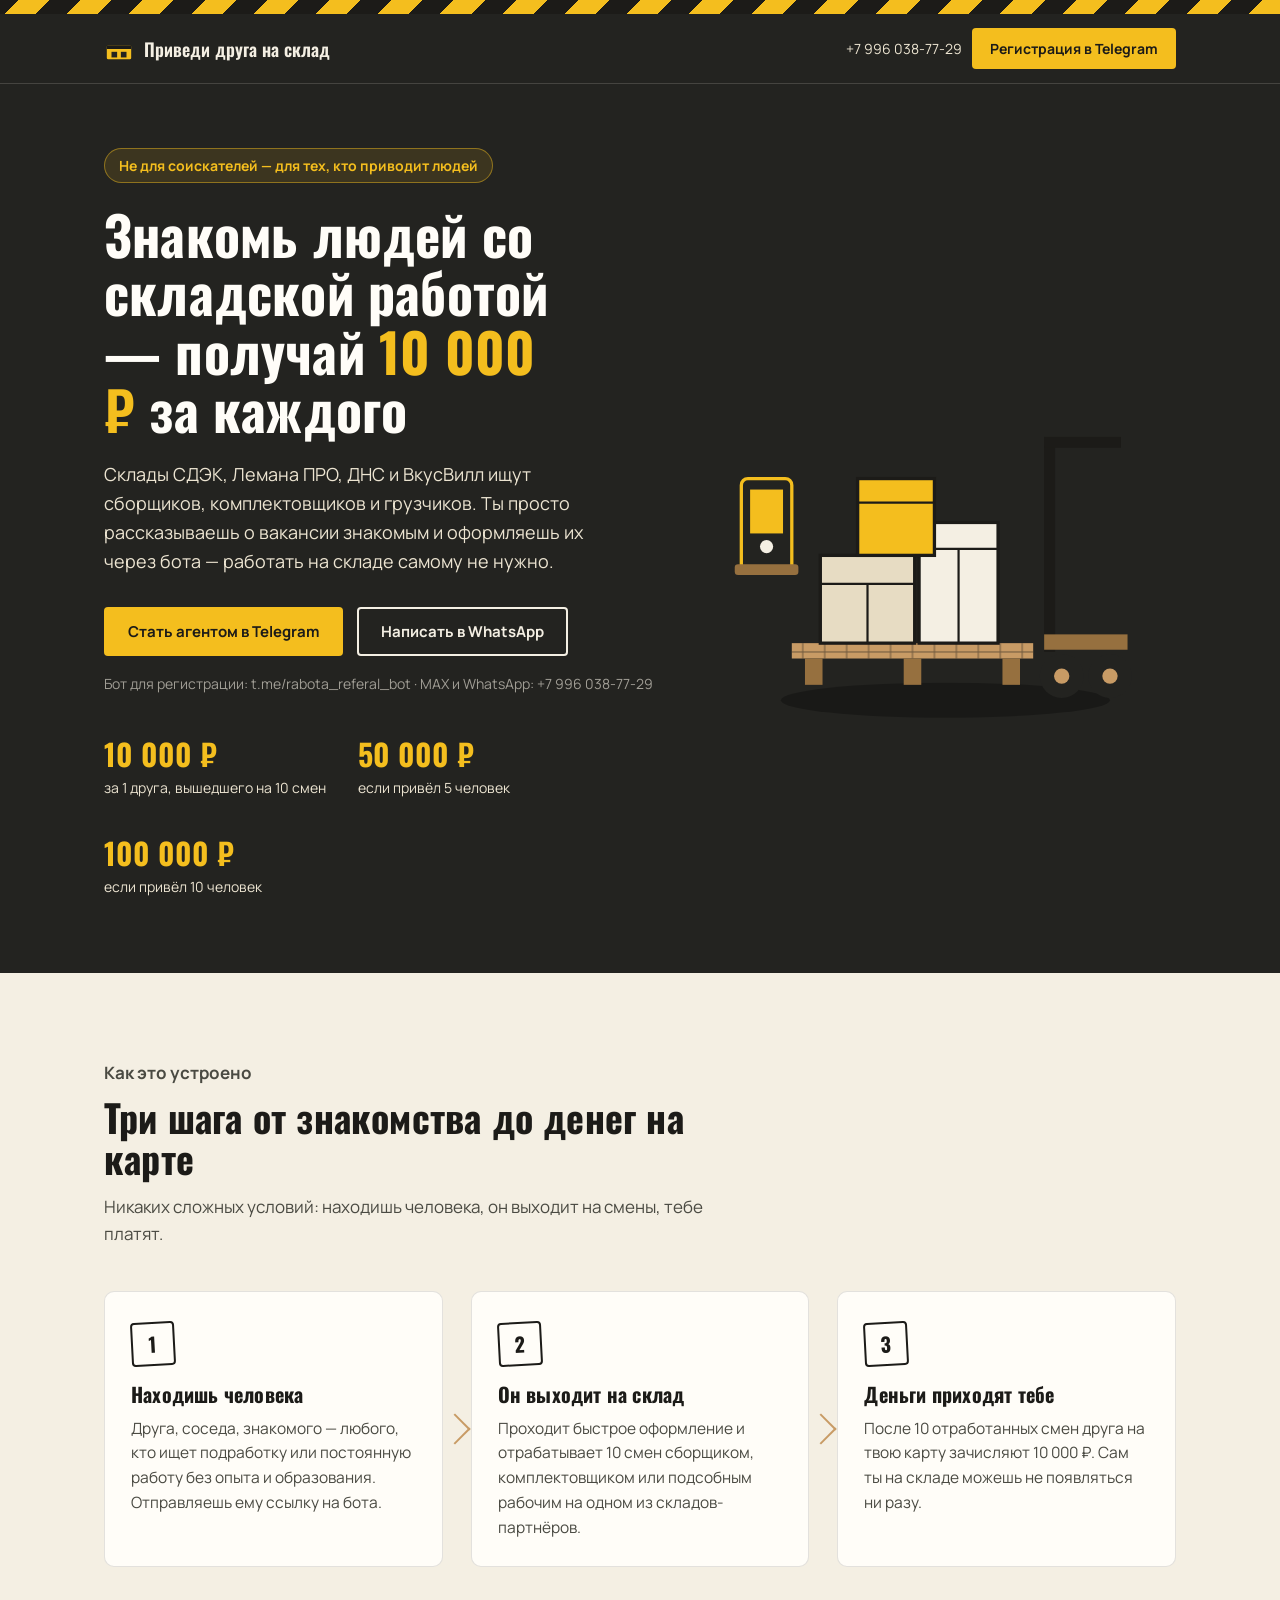
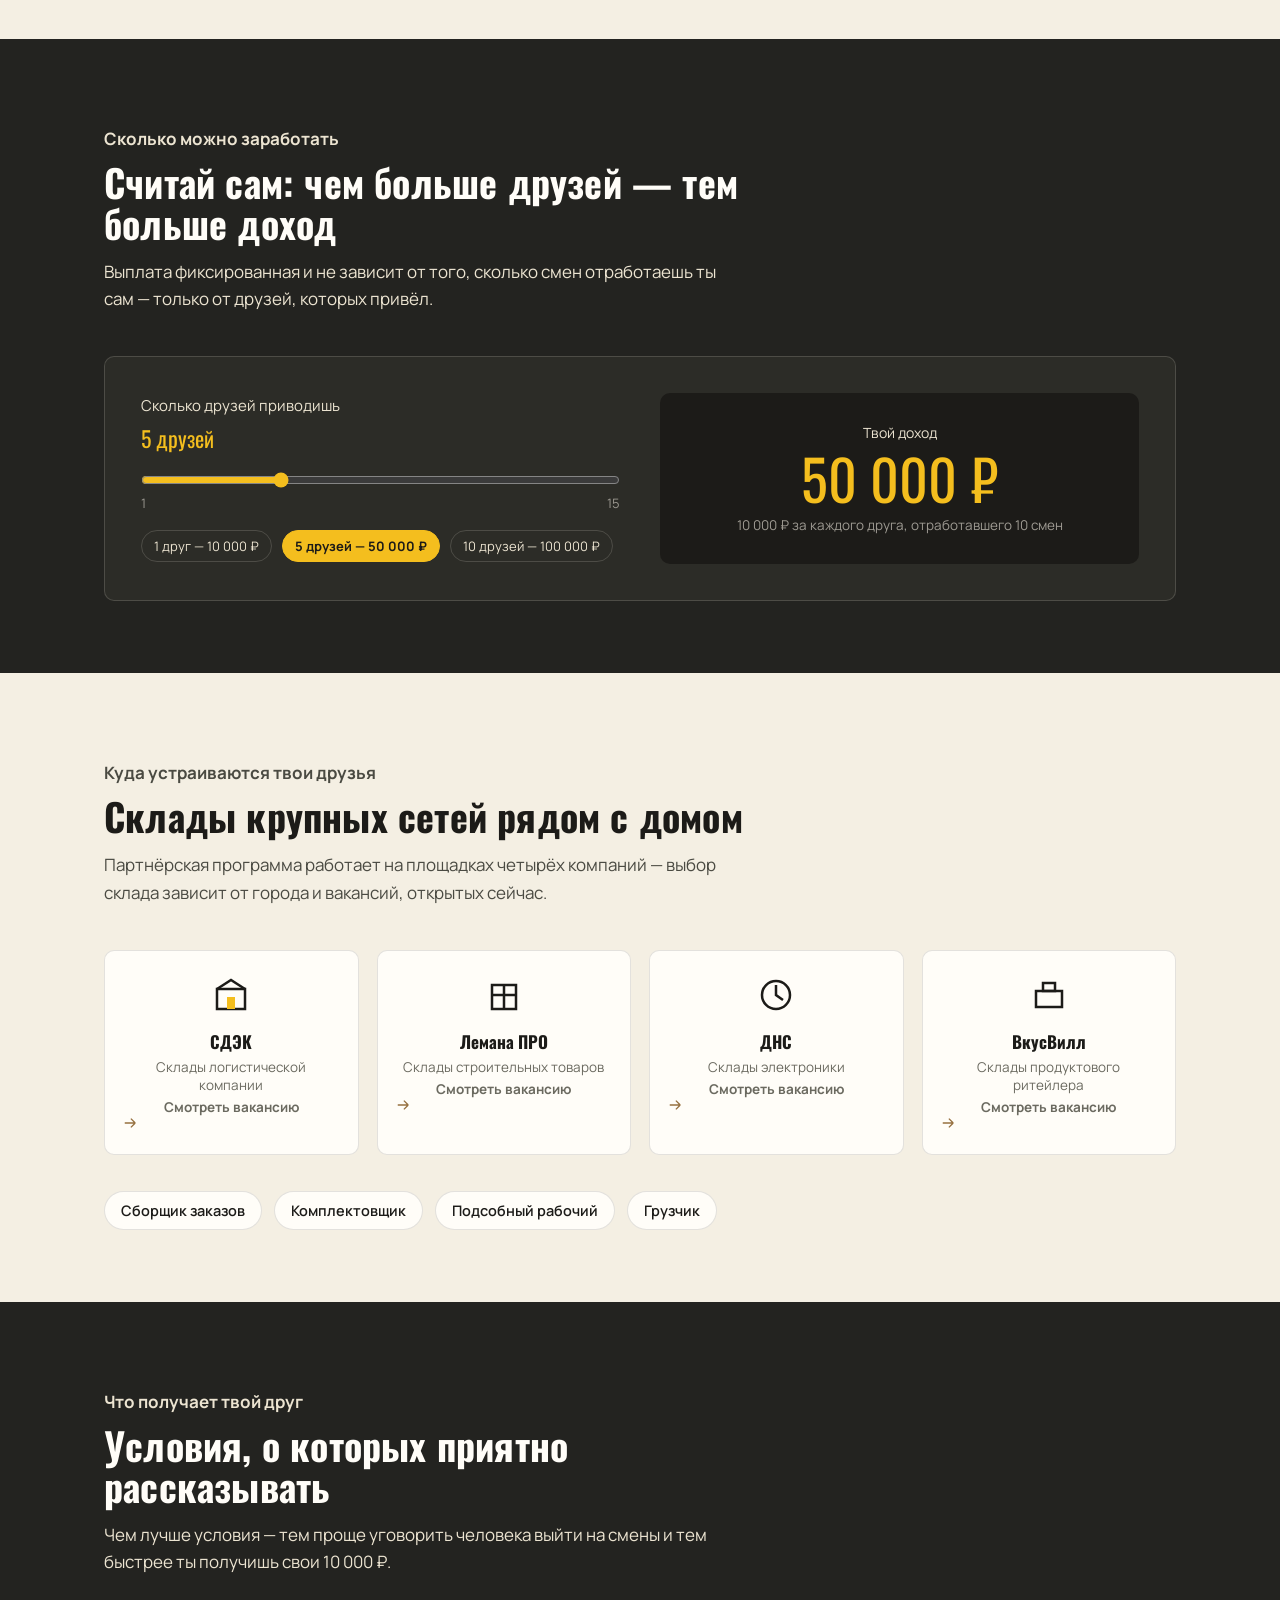
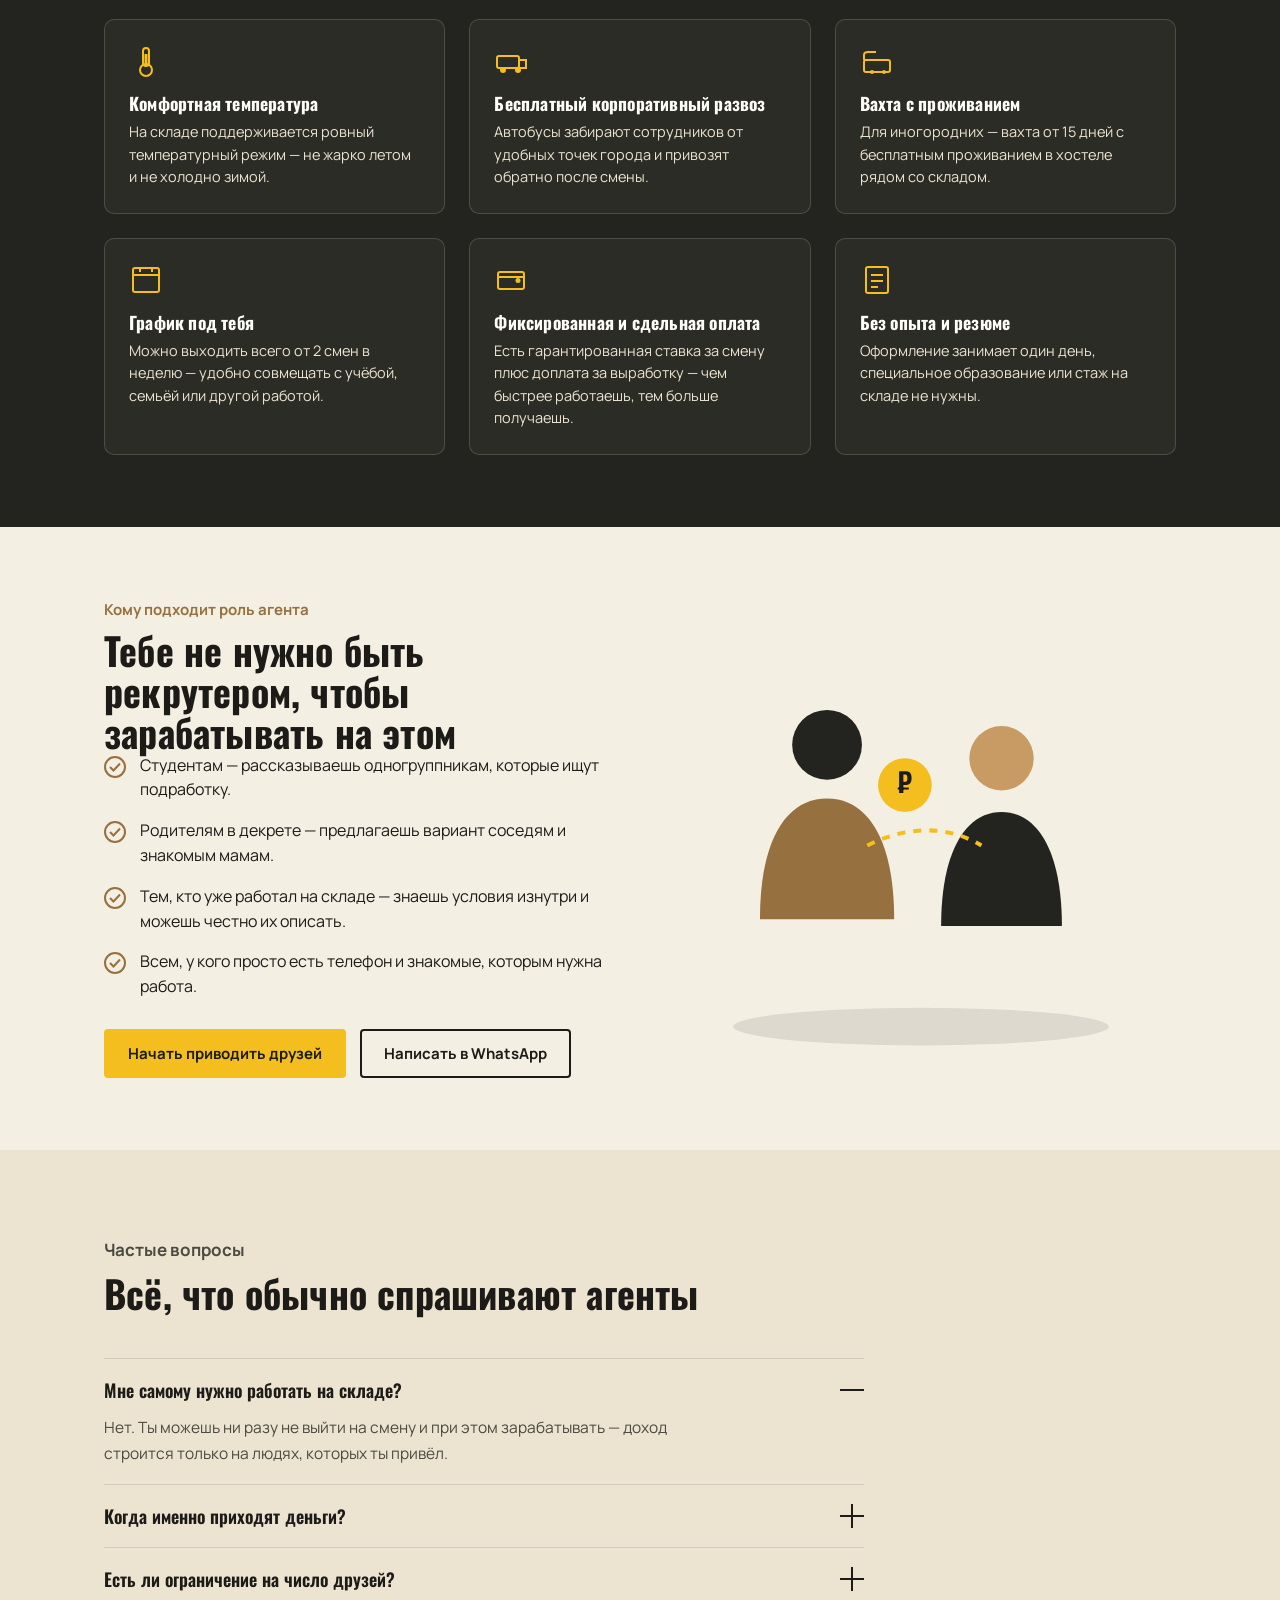
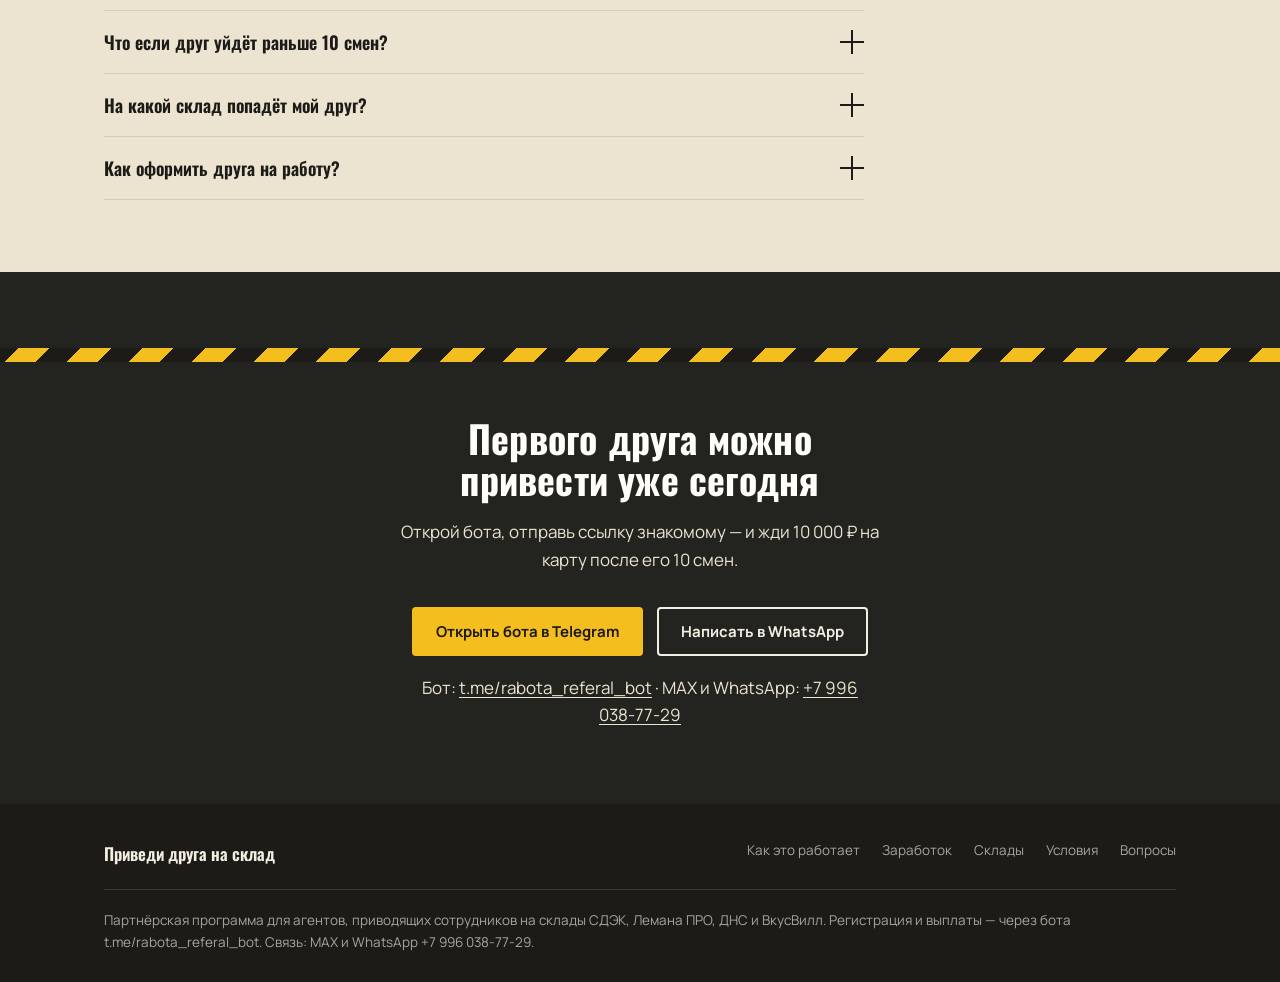
==== index.html @ 8102ace1 "Add files via upload" ====
<!DOCTYPE html>
<html lang="ru">
<head>
<meta charset="UTF-8">
<meta name="viewport" content="width=device-width, initial-scale=1.0">
<title>Приведи друга на склад — зарабатывай без коробок</title>
<link rel="preconnect" href="https://fonts.googleapis.com">
<link rel="preconnect" href="https://fonts.gstatic.com" crossorigin>
<link href="https://fonts.googleapis.com/css2?family=Oswald:wght@500;600;700&family=Manrope:wght@400;500;600;700;800&display=swap" rel="stylesheet">
<style>
  :root{
    --ink:#1C1B18;
    --charcoal:#232320;
    --charcoal-2:#2C2C27;
    --cream:#F4EFE3;
    --cream-2:#ECE4D1;
    --kraft:#C89B65;
    --kraft-dark:#96703F;
    --yellow:#F4BE1E;
    --yellow-dark:#D9A50F;
    --white:#FFFDF8;
    --line:rgba(28,27,24,0.12);
    --line-light:rgba(244,239,227,0.16);
    --radius-s:4px;
    --radius-m:10px;
  }
  *{box-sizing:border-box;}
  html{scroll-behavior:smooth;}
  body{
    margin:0;
    font-family:'Manrope',sans-serif;
    color:var(--ink);
    background:var(--cream);
    -webkit-font-smoothing:antialiased;
  }
  h1,h2,h3,.font-display{
    font-family:'Oswald',sans-serif;
    font-weight:700;
    line-height:1.08;
    margin:0;
    letter-spacing:0.2px;
  }
  p{margin:0;}
  a{color:inherit;text-decoration:none;}
  img,svg{display:block;max-width:100%;}
  .wrap{
    max-width:1120px;
    margin:0 auto;
    padding:0 24px;
  }
  .visually-hidden{position:absolute;width:1px;height:1px;overflow:hidden;clip:rect(0 0 0 0);}

  /* focus visibility */
  a:focus-visible,button:focus-visible,input:focus-visible,summary:focus-visible{
    outline:3px solid var(--yellow);
    outline-offset:2px;
  }

  /* ---------- hazard stripe divider ---------- */
  .hazard{
    height:14px;
    background:repeating-linear-gradient(
      -45deg,
      var(--yellow) 0 22px,
      var(--ink) 22px 44px
    );
  }

  /* ---------- top bar ---------- */
  .topbar{
    background:var(--charcoal);
    color:var(--cream);
    position:sticky;
    top:0;
    z-index:40;
    border-bottom:1px solid var(--line-light);
  }
  .topbar-inner{
    display:flex;
    align-items:center;
    justify-content:space-between;
    padding:14px 24px;
    max-width:1120px;
    margin:0 auto;
    gap:16px;
  }
  .brand{
    font-family:'Oswald',sans-serif;
    font-weight:600;
    font-size:18px;
    display:flex;
    align-items:center;
    gap:10px;
    white-space:nowrap;
  }
  .brand-mark{
    width:30px;height:30px;flex:none;
  }
  .topbar-cta{
    display:flex;
    gap:10px;
    align-items:center;
  }
  .btn{
    display:inline-flex;
    align-items:center;
    justify-content:center;
    gap:8px;
    font-family:'Manrope',sans-serif;
    font-weight:700;
    font-size:15px;
    padding:12px 22px;
    border-radius:var(--radius-s);
    border:2px solid transparent;
    cursor:pointer;
    transition:transform .15s ease, background .15s ease;
    white-space:nowrap;
  }
  .btn:hover{transform:translateY(-1px);}
  .btn-yellow{
    background:var(--yellow);
    color:var(--ink);
  }
  .btn-yellow:hover{background:var(--yellow-dark);}
  .btn-outline{
    background:transparent;
    border-color:var(--cream);
    color:var(--cream);
  }
  .btn-outline:hover{background:var(--line-light);}
  .btn-outline-dark{
    background:transparent;
    border-color:var(--ink);
    color:var(--ink);
  }
  .btn-outline-dark:hover{background:rgba(28,27,24,0.06);}
  .btn-sm{padding:9px 16px;font-size:14px;}
  .btn-block{width:100%;}

  .topbar-phone{
    font-size:14px;
    color:var(--cream-2);
    display:none;
  }
  @media(min-width:860px){
    .topbar-phone{display:inline;}
  }

  /* ---------- hero ---------- */
  .hero{
    background:var(--charcoal);
    color:var(--white);
    position:relative;
    overflow:hidden;
    padding:64px 0 76px;
  }
  .hero-grid{
    display:grid;
    grid-template-columns:1.1fr 0.9fr;
    gap:48px;
    align-items:center;
  }
  @media(max-width:860px){
    .hero-grid{grid-template-columns:1fr;gap:40px;}
  }
  .hero-badge{
    display:inline-flex;
    align-items:center;
    gap:8px;
    background:rgba(244,190,30,0.12);
    border:1px solid rgba(244,190,30,0.45);
    color:var(--yellow);
    font-size:14px;
    font-weight:700;
    padding:7px 14px;
    border-radius:999px;
    margin-bottom:22px;
  }
  .hero h1{
    font-size:clamp(32px,4.6vw,54px);
    color:var(--white);
    max-width:15ch;
  }
  .hero h1 .accent{color:var(--yellow);}
  .hero-sub{
    margin-top:22px;
    font-size:18px;
    line-height:1.6;
    color:var(--cream-2);
    max-width:46ch;
  }
  .hero-actions{
    margin-top:32px;
    display:flex;
    flex-wrap:wrap;
    gap:14px;
  }
  .hero-note{
    margin-top:18px;
    font-size:14px;
    color:rgba(244,239,227,0.6);
  }
  .hero-stats{
    margin-top:38px;
    display:flex;
    gap:32px;
    flex-wrap:wrap;
  }
  .hero-stat b{
    font-family:'Oswald',sans-serif;
    font-size:30px;
    display:block;
    color:var(--yellow);
  }
  .hero-stat span{
    font-size:14px;
    color:var(--cream-2);
  }
  .hero-art{
    position:relative;
  }

  /* ---------- section shells ---------- */
  section{padding:72px 0;}
  .section-cream{background:var(--cream);}
  .section-cream-2{background:var(--cream-2);}
  .section-dark{background:var(--charcoal);color:var(--white);}
  .kicker{
    font-size:15px;
    font-weight:700;
    color:var(--kraft-dark);
    margin-bottom:10px;
  }
  .section-dark .kicker{color:var(--yellow);}
  h2{font-size:clamp(26px,3.4vw,38px);}
  .section-head{
    max-width:640px;
    margin-bottom:44px;
  }
  .section-head p{
    margin-top:14px;
    font-size:17px;
    line-height:1.6;
    color:#4A4A42;
  }
  .section-dark .section-head p{color:var(--cream-2);}

  /* ---------- steps ---------- */
  .steps{
    display:grid;
    grid-template-columns:repeat(3,1fr);
    gap:28px;
  }
  @media(max-width:860px){
    .steps{grid-template-columns:1fr;}
  }
  .step{
    position:relative;
    background:var(--white);
    border:1px solid var(--line);
    border-radius:var(--radius-m);
    padding:30px 26px 26px;
  }
  .step-num{
    display:inline-flex;
    align-items:center;
    justify-content:center;
    width:44px;height:44px;
    border:2px solid var(--ink);
    border-radius:var(--radius-s);
    font-family:'Oswald',sans-serif;
    font-weight:700;
    font-size:20px;
    transform:rotate(-3deg);
    margin-bottom:18px;
  }
  .step h3{font-size:20px;margin-bottom:10px;}
  .step p{font-size:15.5px;line-height:1.6;color:#4A4A42;}
  .step-arrow{
    display:none;
  }
  @media(min-width:861px){
    .step:not(:last-child)::after{
      content:"";
      position:absolute;
      right:-24px;
      top:50%;
      width:20px;height:20px;
      transform:translateY(-50%) rotate(45deg);
      border-top:2px solid var(--kraft);
      border-right:2px solid var(--kraft);
    }
  }

  /* ---------- calculator ---------- */
  .calc-card{
    background:var(--charcoal-2);
    border:1px solid var(--line-light);
    border-radius:var(--radius-m);
    padding:36px;
    display:grid;
    grid-template-columns:1fr 1fr;
    gap:40px;
    align-items:center;
  }
  @media(max-width:760px){
    .calc-card{grid-template-columns:1fr;padding:26px 22px;}
  }
  .calc-label{
    font-size:15px;
    color:var(--cream-2);
    margin-bottom:6px;
  }
  .calc-friends-value{
    font-family:'Oswald',sans-serif;
    font-size:22px;
    color:var(--yellow);
  }
  input[type=range]{
    width:100%;
    margin:18px 0 6px;
    accent-color:var(--yellow);
  }
  .calc-scale{
    display:flex;
    justify-content:space-between;
    font-size:13px;
    color:rgba(244,239,227,0.55);
  }
  .calc-milestones{
    display:flex;
    gap:10px;
    margin-top:18px;
    flex-wrap:wrap;
  }
  .milestone-chip{
    font-size:13px;
    padding:6px 12px;
    border-radius:999px;
    border:1px solid var(--line-light);
    color:var(--cream-2);
  }
  .milestone-chip.active{
    background:var(--yellow);
    color:var(--ink);
    border-color:var(--yellow);
    font-weight:700;
  }
  .calc-result{
    text-align:center;
    background:var(--ink);
    border-radius:var(--radius-m);
    padding:30px 20px;
  }
  .calc-result-label{
    font-size:14px;
    color:var(--cream-2);
    margin-bottom:8px;
  }
  .calc-result-value{
    font-family:'Oswald',sans-serif;
    font-size:clamp(38px,6vw,56px);
    color:var(--yellow);
    line-height:1;
  }
  .calc-result-note{
    margin-top:10px;
    font-size:13.5px;
    color:rgba(244,239,227,0.6);
  }

  /* ---------- earnings table (static reference) ---------- */
  .earn-row{
    display:grid;
    grid-template-columns:1fr auto;
    align-items:baseline;
    padding:16px 0;
    border-bottom:1px solid var(--line);
    font-size:16px;
  }
  .earn-row:last-child{border-bottom:none;}
  .earn-row b{
    font-family:'Oswald',sans-serif;
    font-size:22px;
  }

  /* ---------- warehouses ---------- */
  .wh-grid{
    display:grid;
    grid-template-columns:repeat(4,1fr);
    gap:18px;
  }
  @media(max-width:860px){
    .wh-grid{grid-template-columns:repeat(2,1fr);}
  }
  .wh-card{
    background:var(--white);
    border:1px solid var(--line);
    border-radius:var(--radius-m);
    padding:24px 18px;
    text-align:center;
  }
  .wh-card .wh-icon{
    width:40px;height:40px;
    margin:0 auto 14px;
  }
  .wh-card b{
    font-family:'Oswald',sans-serif;
    font-size:17px;
    display:block;
  }
  .wh-card span{
    font-size:13.5px;
    color:#6b6a60;
    display:block;
    margin-top:4px;
  }
  .wh-card-link{
    display:block;
    transition:transform .15s ease, border-color .15s ease, box-shadow .15s ease;
  }
  .wh-card-link:hover,
  .wh-card-link:focus-visible{
    transform:translateY(-3px);
    border-color:var(--kraft);
    box-shadow:0 10px 22px rgba(28,27,24,0.1);
  }
  .wh-card-cta{
    margin-top:14px;
    display:flex;
    align-items:center;
    justify-content:center;
    gap:6px;
    font-size:13px;
    font-weight:700;
    color:var(--kraft-dark);
  }
  .wh-card-arrow{width:14px;height:14px;}
  .wh-roles{
    margin-top:36px;
    display:flex;
    flex-wrap:wrap;
    gap:12px;
  }
  .role-chip{
    font-size:14.5px;
    font-weight:600;
    padding:9px 16px;
    background:var(--white);
    border:1px solid var(--line);
    border-radius:999px;
  }

  /* ---------- conditions ---------- */
  .cond-grid{
    display:grid;
    grid-template-columns:repeat(3,1fr);
    gap:24px;
  }
  @media(max-width:860px){
    .cond-grid{grid-template-columns:repeat(2,1fr);}
  }
  @media(max-width:560px){
    .cond-grid{grid-template-columns:1fr;}
  }
  .cond-card{
    background:var(--charcoal-2);
    border:1px solid var(--line-light);
    border-radius:var(--radius-m);
    padding:24px;
  }
  .cond-icon{width:34px;height:34px;margin-bottom:16px;}
  .cond-card h3{font-size:17.5px;margin-bottom:8px;color:var(--white);}
  .cond-card p{font-size:14.5px;line-height:1.55;color:var(--cream-2);}

  /* ---------- who fits ---------- */
  .who-wrap{
    display:grid;
    grid-template-columns:1fr 1fr;
    gap:52px;
    align-items:center;
  }
  @media(max-width:860px){
    .who-wrap{grid-template-columns:1fr;gap:32px;}
  }
  .who-list{
    list-style:none;
    margin:0;
    padding:0;
    display:flex;
    flex-direction:column;
    gap:16px;
  }
  .who-list li{
    display:flex;
    gap:14px;
    align-items:flex-start;
    font-size:16px;
    line-height:1.55;
  }
  .who-list svg{flex:none;margin-top:3px;}

  /* ---------- faq ---------- */
  .faq-list{
    max-width:760px;
  }
  details{
    border-bottom:1px solid var(--line);
    padding:18px 0;
  }
  details:first-child{border-top:1px solid var(--line);}
  summary{
    cursor:pointer;
    font-family:'Oswald',sans-serif;
    font-size:18px;
    font-weight:600;
    list-style:none;
    display:flex;
    justify-content:space-between;
    align-items:center;
    gap:20px;
  }
  summary::-webkit-details-marker{display:none;}
  .faq-plus{
    flex:none;
    width:24px;height:24px;
    position:relative;
  }
  .faq-plus::before,.faq-plus::after{
    content:"";
    position:absolute;
    background:var(--ink);
    transition:transform .2s ease;
  }
  .faq-plus::before{left:0;top:50%;width:100%;height:2px;transform:translateY(-50%);}
  .faq-plus::after{top:0;left:50%;width:2px;height:100%;transform:translateX(-50%);}
  details[open] .faq-plus::after{transform:translateX(-50%) rotate(90deg);opacity:0;}
  details p{
    margin-top:12px;
    font-size:15.5px;
    line-height:1.65;
    color:#4A4A42;
    max-width:64ch;
  }

  /* ---------- final cta ---------- */
  .final{
    background:var(--charcoal);
    color:var(--white);
    text-align:center;
    padding:76px 0;
  }
  .final h2{
    max-width:18ch;
    margin:0 auto;
    color:var(--white);
  }
  .final p{
    margin:18px auto 0;
    max-width:48ch;
    font-size:17px;
    color:var(--cream-2);
    line-height:1.6;
  }
  .final-actions{
    margin-top:34px;
    display:flex;
    justify-content:center;
    flex-wrap:wrap;
    gap:14px;
  }
  .final-contacts{
    margin-top:26px;
    font-size:15px;
    color:rgba(244,239,227,0.7);
  }
  .final-contacts a{text-decoration:underline;text-underline-offset:3px;}

  /* ---------- footer ---------- */
  footer{
    background:var(--ink);
    color:rgba(244,239,227,0.65);
    padding:36px 0 28px;
    font-size:13.5px;
    line-height:1.6;
  }
  .footer-top{
    display:flex;
    justify-content:space-between;
    flex-wrap:wrap;
    gap:20px;
    padding-bottom:22px;
    border-bottom:1px solid rgba(244,239,227,0.14);
    margin-bottom:20px;
  }
  .footer-brand{
    font-family:'Oswald',sans-serif;
    color:var(--cream);
    font-size:17px;
    font-weight:600;
  }
  .footer-links{
    display:flex;
    gap:22px;
    flex-wrap:wrap;
  }

  /* ---------- floating mobile cta ---------- */
  .floating-cta{
    position:fixed;
    left:16px;right:16px;bottom:16px;
    z-index:50;
    display:none;
    background:var(--yellow);
    color:var(--ink);
    border-radius:var(--radius-m);
    padding:14px 18px;
    box-shadow:0 8px 24px rgba(0,0,0,0.28);
    align-items:center;
    justify-content:space-between;
    gap:12px;
    font-weight:700;
  }
  @media(max-width:640px){
    .floating-cta.show{display:flex;}
  }

  @media (prefers-reduced-motion: reduce){
    html{scroll-behavior:auto;}
    .btn:hover{transform:none;}
  }
</style>
</head>
<body>

<div class="hazard" aria-hidden="true"></div>

<header class="topbar">
  <div class="topbar-inner">
    <div class="brand">
      <svg class="brand-mark" viewBox="0 0 32 32" fill="none" aria-hidden="true">
        <rect x="3" y="12" width="26" height="15" rx="1.5" fill="#F4BE1E"/>
        <rect x="3" y="12" width="26" height="4" fill="#1C1B18"/>
        <rect x="8" y="19" width="6" height="6" fill="#232320"/>
        <rect x="18" y="19" width="6" height="6" fill="#232320"/>
      </svg>
      <span>Приведи друга на склад</span>
    </div>
    <div class="topbar-cta">
      <span class="topbar-phone">+7 996 038‑77‑29</span>
      <a class="btn btn-yellow btn-sm" href="http://t.me/rabota_referal_bot" target="_blank" rel="noopener">Регистрация в Telegram</a>
    </div>
  </div>
</header>

<main>

  <!-- HERO -->
  <section class="hero">
    <div class="wrap hero-grid">
      <div>
        <span class="hero-badge">Не для соискателей — для тех, кто приводит людей</span>
        <h1>Знакомь людей со складской работой — получай <span class="accent">10 000 ₽</span> за каждого</h1>
        <p class="hero-sub">Склады СДЭК, Лемана ПРО, ДНС и ВкусВилл ищут сборщиков, комплектовщиков и грузчиков. Ты просто рассказываешь о вакансии знакомым и оформляешь их через бота — работать на складе самому не нужно.</p>
        <div class="hero-actions">
          <a class="btn btn-yellow" href="http://t.me/rabota_referal_bot" target="_blank" rel="noopener">Стать агентом в Telegram</a>
          <a class="btn btn-outline" href="https://wa.me/79960387729" target="_blank" rel="noopener">Написать в WhatsApp</a>
        </div>
        <p class="hero-note">Бот для регистрации: t.me/rabota_referal_bot · MAX и WhatsApp: +7 996 038‑77‑29</p>
        <div class="hero-stats">
          <div class="hero-stat"><b>10 000 ₽</b><span>за 1 друга, вышедшего на 10 смен</span></div>
          <div class="hero-stat"><b>50 000 ₽</b><span>если привёл 5 человек</span></div>
          <div class="hero-stat"><b>100 000 ₽</b><span>если привёл 10 человек</span></div>
        </div>
      </div>
      <div class="hero-art">
        <svg viewBox="0 0 420 380" xmlns="http://www.w3.org/2000/svg" role="img" aria-label="Складская тележка с коробками и терминалом сбора данных">
          <!-- shelf shadow -->
          <ellipse cx="210" cy="352" rx="150" ry="16" fill="rgba(0,0,0,0.28)"/>
          <!-- pallet -->
          <g>
            <rect x="70" y="300" width="220" height="14" fill="#C89B65"/>
            <rect x="70" y="300" width="220" height="14" fill="url(#planks)" opacity="0.5"/>
            <rect x="82" y="314" width="16" height="24" fill="#96703F"/>
            <rect x="262" y="314" width="16" height="24" fill="#96703F"/>
            <rect x="172" y="314" width="16" height="24" fill="#96703F"/>
          </g>
          <!-- boxes stack -->
          <g>
            <rect x="96" y="220" width="86" height="80" fill="#E7DCC3" stroke="#1C1B18" stroke-width="3"/>
            <path d="M96 246 H182 M139 246 V300" stroke="#1C1B18" stroke-width="2"/>
            <rect x="186" y="190" width="72" height="110" fill="#F4EFE3" stroke="#1C1B18" stroke-width="3"/>
            <path d="M186 214 H258 M222 214 V300" stroke="#1C1B18" stroke-width="2"/>
            <rect x="130" y="150" width="70" height="70" fill="#F4BE1E" stroke="#1C1B18" stroke-width="3"/>
            <path d="M130 172 H200" stroke="#1C1B18" stroke-width="2"/>
          </g>
          <!-- hand truck -->
          <g>
            <rect x="300" y="120" width="10" height="188" fill="#1C1B18"/>
            <rect x="300" y="112" width="70" height="10" fill="#1C1B18"/>
            <circle cx="316" cy="330" r="20" fill="#232320"/>
            <circle cx="316" cy="330" r="7" fill="#C89B65"/>
            <circle cx="360" cy="330" r="20" fill="#232320"/>
            <circle cx="360" cy="330" r="7" fill="#C89B65"/>
            <rect x="300" y="292" width="76" height="14" fill="#96703F"/>
          </g>
          <!-- scanner terminal -->
          <g>
            <rect x="24" y="150" width="46" height="86" rx="6" fill="#232320" stroke="#F4BE1E" stroke-width="3"/>
            <rect x="32" y="160" width="30" height="40" fill="#F4BE1E"/>
            <circle cx="47" cy="212" r="6" fill="#F4EFE3"/>
            <rect x="18" y="228" width="58" height="10" rx="3" fill="#96703F"/>
          </g>
          <defs>
            <pattern id="planks" width="20" height="14" patternUnits="userSpaceOnUse">
              <rect width="20" height="14" fill="none" stroke="#1C1B18" stroke-width="1"/>
            </pattern>
          </defs>
        </svg>
      </div>
    </div>
  </section>

  <!-- HOW IT WORKS -->
  <section class="section-cream" id="how">
    <div class="wrap">
      <div class="section-head">
        <p class="kicker">Как это устроено</p>
        <h2>Три шага от знакомства до денег на карте</h2>
        <p>Никаких сложных условий: находишь человека, он выходит на смены, тебе платят.</p>
      </div>
      <div class="steps">
        <div class="step">
          <span class="step-num">1</span>
          <h3>Находишь человека</h3>
          <p>Друга, соседа, знакомого — любого, кто ищет подработку или постоянную работу без опыта и образования. Отправляешь ему ссылку на бота.</p>
        </div>
        <div class="step">
          <span class="step-num">2</span>
          <h3>Он выходит на склад</h3>
          <p>Проходит быстрое оформление и отрабатывает 10 смен сборщиком, комплектовщиком или подсобным рабочим на одном из складов-партнёров.</p>
        </div>
        <div class="step">
          <span class="step-num">3</span>
          <h3>Деньги приходят тебе</h3>
          <p>После 10 отработанных смен друга на твою карту зачисляют 10 000 ₽. Сам ты на складе можешь не появляться ни разу.</p>
        </div>
      </div>
    </div>
  </section>

  <!-- CALCULATOR -->
  <section class="section-dark" id="calc">
    <div class="wrap">
      <div class="section-head">
        <p class="kicker">Сколько можно заработать</p>
        <h2>Считай сам: чем больше друзей — тем больше доход</h2>
        <p>Выплата фиксированная и не зависит от того, сколько смен отработаешь ты сам — только от друзей, которых привёл.</p>
      </div>

      <div class="calc-card">
        <div>
          <p class="calc-label">Сколько друзей приводишь</p>
          <span class="calc-friends-value" id="friendsValue">5 человек</span>
          <input type="range" id="friendsRange" min="1" max="15" value="5" step="1" aria-describedby="friendsValue">
          <div class="calc-scale"><span>1</span><span>15</span></div>
          <div class="calc-milestones">
            <span class="milestone-chip" data-n="1">1 друг — 10 000 ₽</span>
            <span class="milestone-chip" data-n="5">5 друзей — 50 000 ₽</span>
            <span class="milestone-chip" data-n="10">10 друзей — 100 000 ₽</span>
          </div>
        </div>
        <div class="calc-result">
          <p class="calc-result-label">Твой доход</p>
          <p class="calc-result-value" id="calcResult">50 000 ₽</p>
          <p class="calc-result-note">10 000 ₽ за каждого друга, отработавшего 10 смен</p>
        </div>
      </div>
    </div>
  </section>

  <!-- WAREHOUSES -->
  <section class="section-cream" id="warehouses">
    <div class="wrap">
      <div class="section-head">
        <p class="kicker">Куда устраиваются твои друзья</p>
        <h2>Склады крупных сетей рядом с домом</h2>
        <p>Партнёрская программа работает на площадках четырёх компаний — выбор склада зависит от города и вакансий, открытых сейчас.</p>
      </div>
      <div class="wh-grid">
        <a class="wh-card wh-card-link" href="cdek-vidnoye.html">
          <svg class="wh-icon" viewBox="0 0 40 40" aria-hidden="true"><rect x="6" y="14" width="28" height="20" fill="none" stroke="#1C1B18" stroke-width="2.5"/><path d="M6 14 L20 5 L34 14" fill="none" stroke="#1C1B18" stroke-width="2.5"/><rect x="16" y="22" width="8" height="12" fill="#F4BE1E"/></svg>
          <b>СДЭК</b>
          <span>Склады логистической компании</span>
          <span class="wh-card-cta">Смотреть вакансию<svg class="wh-card-arrow" viewBox="0 0 16 16" aria-hidden="true"><path d="M2 8H14M14 8L9 3M14 8L9 13" fill="none" stroke="#96703F" stroke-width="1.6"/></svg></span>
        </a>
        <a class="wh-card wh-card-link" href="lemanapro-dmitrov.html">
          <svg class="wh-icon" viewBox="0 0 40 40" aria-hidden="true"><rect x="8" y="10" width="24" height="24" fill="none" stroke="#1C1B18" stroke-width="2.5"/><path d="M8 20 H32 M20 10 V34" stroke="#1C1B18" stroke-width="2.5"/></svg>
          <b>Лемана ПРО</b>
          <span>Склады строительных товаров</span>
          <span class="wh-card-cta">Смотреть вакансию<svg class="wh-card-arrow" viewBox="0 0 16 16" aria-hidden="true"><path d="M2 8H14M14 8L9 3M14 8L9 13" fill="none" stroke="#96703F" stroke-width="1.6"/></svg></span>
        </a>
        <a class="wh-card wh-card-link" href="dns-pushkino.html">
          <svg class="wh-icon" viewBox="0 0 40 40" aria-hidden="true"><circle cx="20" cy="20" r="14" fill="none" stroke="#1C1B18" stroke-width="2.5"/><path d="M20 10 V20 L27 25" stroke="#1C1B18" stroke-width="2.5" fill="none"/></svg>
          <b>ДНС</b>
          <span>Склады электроники</span>
          <span class="wh-card-cta">Смотреть вакансию<svg class="wh-card-arrow" viewBox="0 0 16 16" aria-hidden="true"><path d="M2 8H14M14 8L9 3M14 8L9 13" fill="none" stroke="#96703F" stroke-width="1.6"/></svg></span>
        </a>
        <a class="wh-card wh-card-link" href="vkusvill-mytischi.html">
          <svg class="wh-icon" viewBox="0 0 40 40" aria-hidden="true"><rect x="7" y="16" width="26" height="16" fill="none" stroke="#1C1B18" stroke-width="2.5"/><rect x="14" y="8" width="12" height="8" fill="none" stroke="#1C1B18" stroke-width="2.5"/></svg>
          <b>ВкусВилл</b>
          <span>Склады продуктового ритейлера</span>
          <span class="wh-card-cta">Смотреть вакансию<svg class="wh-card-arrow" viewBox="0 0 16 16" aria-hidden="true"><path d="M2 8H14M14 8L9 3M14 8L9 13" fill="none" stroke="#96703F" stroke-width="1.6"/></svg></span>
        </a>
      </div>
      <div class="wh-roles">
        <span class="role-chip">Сборщик заказов</span>
        <span class="role-chip">Комплектовщик</span>
        <span class="role-chip">Подсобный рабочий</span>
        <span class="role-chip">Грузчик</span>
      </div>
    </div>
  </section>

  <!-- CONDITIONS -->
  <section class="section-dark" id="conditions">
    <div class="wrap">
      <div class="section-head">
        <p class="kicker">Что получает твой друг</p>
        <h2>Условия, о которых приятно рассказывать</h2>
        <p>Чем лучше условия — тем проще уговорить человека выйти на смены и тем быстрее ты получишь свои 10 000 ₽.</p>
      </div>
      <div class="cond-grid">
        <div class="cond-card">
          <svg class="cond-icon" viewBox="0 0 34 34" aria-hidden="true"><rect x="14" y="4" width="6" height="18" rx="3" fill="none" stroke="#F4BE1E" stroke-width="2"/><circle cx="17" cy="26" r="6" fill="none" stroke="#F4BE1E" stroke-width="2"/><rect x="15.5" y="10" width="3" height="12" fill="#F4BE1E"/></svg>
          <h3>Комфортная температура</h3>
          <p>На складе поддерживается ровный температурный режим — не жарко летом и не холодно зимой.</p>
        </div>
        <div class="cond-card">
          <svg class="cond-icon" viewBox="0 0 34 34" aria-hidden="true"><rect x="3" y="12" width="22" height="12" rx="2" fill="none" stroke="#F4BE1E" stroke-width="2"/><rect x="25" y="16" width="7" height="8" fill="none" stroke="#F4BE1E" stroke-width="2"/><circle cx="9" cy="26" r="3" fill="#F4BE1E"/><circle cx="24" cy="26" r="3" fill="#F4BE1E"/></svg>
          <h3>Бесплатный корпоративный развоз</h3>
          <p>Автобусы забирают сотрудников от удобных точек города и привозят обратно после смены.</p>
        </div>
        <div class="cond-card">
          <svg class="cond-icon" viewBox="0 0 34 34" aria-hidden="true"><rect x="4" y="16" width="26" height="12" rx="2" fill="none" stroke="#F4BE1E" stroke-width="2"/><path d="M4 16 V11 C4 9 6 8 8 8 H16" stroke="#F4BE1E" stroke-width="2" fill="none"/><circle cx="12" cy="28" r="2" fill="#F4BE1E"/><circle cx="24" cy="28" r="2" fill="#F4BE1E"/></svg>
          <h3>Вахта с проживанием</h3>
          <p>Для иногородних — вахта от 15 дней с бесплатным проживанием в хостеле рядом со складом.</p>
        </div>
        <div class="cond-card">
          <svg class="cond-icon" viewBox="0 0 34 34" aria-hidden="true"><rect x="4" y="5" width="26" height="24" rx="2" fill="none" stroke="#F4BE1E" stroke-width="2"/><path d="M4 12 H30 M11 5 V9 M23 5 V9" stroke="#F4BE1E" stroke-width="2"/></svg>
          <h3>График под тебя</h3>
          <p>Можно выходить всего от 2 смен в неделю — удобно совмещать с учёбой, семьёй или другой работой.</p>
        </div>
        <div class="cond-card">
          <svg class="cond-icon" viewBox="0 0 34 34" aria-hidden="true"><rect x="4" y="9" width="26" height="17" rx="2" fill="none" stroke="#F4BE1E" stroke-width="2"/><circle cx="24" cy="17.5" r="2.5" fill="#F4BE1E"/><path d="M4 14 H30" stroke="#F4BE1E" stroke-width="2"/></svg>
          <h3>Фиксированная и сдельная оплата</h3>
          <p>Есть гарантированная ставка за смену плюс доплата за выработку — чем быстрее работаешь, тем больше получаешь.</p>
        </div>
        <div class="cond-card">
          <svg class="cond-icon" viewBox="0 0 34 34" aria-hidden="true"><rect x="6" y="4" width="22" height="26" rx="2" fill="none" stroke="#F4BE1E" stroke-width="2"/><path d="M11 12 H23 M11 18 H23 M11 24 H18" stroke="#F4BE1E" stroke-width="2"/></svg>
          <h3>Без опыта и резюме</h3>
          <p>Оформление занимает один день, специальное образование или стаж на складе не нужны.</p>
        </div>
      </div>
    </div>
  </section>

  <!-- WHO FITS -->
  <section class="section-cream" id="who">
    <div class="wrap who-wrap">
      <div>
        <p class="kicker">Кому подходит роль агента</p>
        <h2>Тебе не нужно быть рекрутером, чтобы зарабатывать на этом</h2>
        <ul class="who-list">
          <li>
            <svg width="22" height="22" viewBox="0 0 22 22" aria-hidden="true"><circle cx="11" cy="11" r="10" fill="none" stroke="#96703F" stroke-width="2"/><path d="M6 11 L9.5 14.5 L16 7.5" fill="none" stroke="#96703F" stroke-width="2"/></svg>
            <span>Студентам — рассказываешь одногруппникам, которые ищут подработку.</span>
          </li>
          <li>
            <svg width="22" height="22" viewBox="0 0 22 22" aria-hidden="true"><circle cx="11" cy="11" r="10" fill="none" stroke="#96703F" stroke-width="2"/><path d="M6 11 L9.5 14.5 L16 7.5" fill="none" stroke="#96703F" stroke-width="2"/></svg>
            <span>Родителям в декрете — предлагаешь вариант соседям и знакомым мамам.</span>
          </li>
          <li>
            <svg width="22" height="22" viewBox="0 0 22 22" aria-hidden="true"><circle cx="11" cy="11" r="10" fill="none" stroke="#96703F" stroke-width="2"/><path d="M6 11 L9.5 14.5 L16 7.5" fill="none" stroke="#96703F" stroke-width="2"/></svg>
            <span>Тем, кто уже работал на складе — знаешь условия изнутри и можешь честно их описать.</span>
          </li>
          <li>
            <svg width="22" height="22" viewBox="0 0 22 22" aria-hidden="true"><circle cx="11" cy="11" r="10" fill="none" stroke="#96703F" stroke-width="2"/><path d="M6 11 L9.5 14.5 L16 7.5" fill="none" stroke="#96703F" stroke-width="2"/></svg>
            <span>Всем, у кого просто есть телефон и знакомые, которым нужна работа.</span>
          </li>
        </ul>
        <div class="hero-actions" style="margin-top:30px;">
          <a class="btn btn-yellow" href="http://t.me/rabota_referal_bot" target="_blank" rel="noopener">Начать приводить друзей</a>
          <a class="btn btn-outline-dark" href="https://wa.me/79960387729" target="_blank" rel="noopener">Написать в WhatsApp</a>
        </div>
      </div>
      <div>
        <svg viewBox="0 0 380 320" aria-hidden="true">
          <ellipse cx="190" cy="300" rx="140" ry="14" fill="rgba(28,27,24,0.1)"/>
          <!-- person A -->
          <circle cx="120" cy="90" r="26" fill="#232320"/>
          <path d="M70 220 C70 160 90 130 120 130 C150 130 170 160 170 220 Z" fill="#96703F"/>
          <!-- person B -->
          <circle cx="250" cy="100" r="24" fill="#C89B65"/>
          <path d="M205 225 C205 168 224 140 250 140 C276 140 295 168 295 225 Z" fill="#232320"/>
          <!-- money arrow -->
          <path d="M150 165 C180 150 210 150 235 165" stroke="#F4BE1E" stroke-width="3" fill="none" stroke-dasharray="6 6"/>
          <g transform="translate(178,120)">
            <circle r="20" fill="#F4BE1E"/>
            <text x="0" y="6" text-anchor="middle" font-family="Oswald, sans-serif" font-size="20" font-weight="700" fill="#1C1B18">₽</text>
          </g>
        </svg>
      </div>
    </div>
  </section>

  <!-- FAQ -->
  <section class="section-cream-2" id="faq">
    <div class="wrap">
      <div class="section-head">
        <p class="kicker">Частые вопросы</p>
        <h2>Всё, что обычно спрашивают агенты</h2>
      </div>
      <div class="faq-list">
        <details open>
          <summary>Мне самому нужно работать на складе?<span class="faq-plus"></span></summary>
          <p>Нет. Ты можешь ни разу не выйти на смену и при этом зарабатывать — доход строится только на людях, которых ты привёл.</p>
        </details>
        <details>
          <summary>Когда именно приходят деньги?<span class="faq-plus"></span></summary>
          <p>Выплата 10 000 ₽ поступает на карту после того, как приведённый тобой человек отработал 10 смен на складе-партнёре.</p>
        </details>
        <details>
          <summary>Есть ли ограничение на число друзей?<span class="faq-plus"></span></summary>
          <p>Нет верхнего предела: 5 друзей — это 50 000 ₽, 10 друзей — 100 000 ₽, и так далее за каждого следующего.</p>
        </details>
        <details>
          <summary>Что если друг уйдёт раньше 10 смен?<span class="faq-plus"></span></summary>
          <p>Выплата привязана к отработанным сменам. Если человек не доработал до 10 смен, ты всегда можешь привести следующего кандидата.</p>
        </details>
        <details>
          <summary>На какой склад попадёт мой друг?<span class="faq-plus"></span></summary>
          <p>Это зависит от города и открытых вакансий на момент оформления — это может быть СДЭК, Лемана ПРО, ДНС или ВкусВилл.</p>
        </details>
        <details>
          <summary>Как оформить друга на работу?<span class="faq-plus"></span></summary>
          <p>Отправляешь ему ссылку на бота t.me/rabota_referal_bot, он проходит короткую анкету, дальше с ним связывается менеджер.</p>
        </details>
      </div>
    </div>
  </section>

  <!-- FINAL CTA -->
  <section class="final">
    <div class="hazard" aria-hidden="true" style="margin-bottom:0;"></div>
    <div class="wrap" style="padding-top:56px;">
      <h2>Первого друга можно привести уже сегодня</h2>
      <p>Открой бота, отправь ссылку знакомому — и жди 10 000 ₽ на карту после его 10 смен.</p>
      <div class="final-actions">
        <a class="btn btn-yellow" href="http://t.me/rabota_referal_bot" target="_blank" rel="noopener">Открыть бота в Telegram</a>
        <a class="btn btn-outline" href="https://wa.me/79960387729" target="_blank" rel="noopener">Написать в WhatsApp</a>
      </div>
      <p class="final-contacts">Бот: <a href="http://t.me/rabota_referal_bot" target="_blank" rel="noopener">t.me/rabota_referal_bot</a> · MAX и WhatsApp: <a href="tel:+79960387729">+7 996 038‑77‑29</a></p>
    </div>
  </section>

</main>

<footer>
  <div class="wrap">
    <div class="footer-top">
      <span class="footer-brand">Приведи друга на склад</span>
      <div class="footer-links">
        <a href="#how">Как это работает</a>
        <a href="#calc">Заработок</a>
        <a href="#warehouses">Склады</a>
        <a href="#conditions">Условия</a>
        <a href="#faq">Вопросы</a>
      </div>
    </div>
    <p>Партнёрская программа для агентов, приводящих сотрудников на склады СДЭК, Лемана ПРО, ДНС и ВкусВилл. Регистрация и выплаты — через бота t.me/rabota_referal_bot. Связь: MAX и WhatsApp +7 996 038‑77‑29.</p>
  </div>
</footer>

<div class="floating-cta" id="floatingCta">
  <span>10 000 ₽ за друга</span>
  <a class="btn btn-yellow btn-sm" href="http://t.me/rabota_referal_bot" target="_blank" rel="noopener">В бота</a>
</div>

<script>
  // earnings calculator
  var range = document.getElementById('friendsRange');
  var friendsValue = document.getElementById('friendsValue');
  var result = document.getElementById('calcResult');
  var chips = document.querySelectorAll('.milestone-chip');

  function pluralFriends(n){
    var mod10 = n % 10, mod100 = n % 100;
    if(mod10 === 1 && mod100 !== 11) return 'друга';
    if([2,3,4].indexOf(mod10) !== -1 && [12,13,14].indexOf(mod100) === -1) return 'друзей';
    return 'друзей';
  }
  function formatMoney(n){
    return n.toString().replace(/\B(?=(\d{3})+(?!\d))/g, ' ') + ' ₽';
  }
  function update(){
    var n = parseInt(range.value, 10);
    friendsValue.textContent = n + ' ' + pluralFriends(n);
    result.textContent = formatMoney(n * 10000);
    chips.forEach(function(chip){
      chip.classList.toggle('active', parseInt(chip.dataset.n,10) === n);
    });
  }
  range.addEventListener('input', update);
  chips.forEach(function(chip){
    chip.addEventListener('click', function(){
      range.value = chip.dataset.n;
      update();
    });
  });
  update();

  // floating mobile cta after hero
  var floating = document.getElementById('floatingCta');
  var hero = document.querySelector('.hero');
  if('IntersectionObserver' in window){
    var io = new IntersectionObserver(function(entries){
      entries.forEach(function(entry){
        floating.classList.toggle('show', !entry.isIntersecting);
      });
    }, {threshold:0});
    io.observe(hero);
  }
</script>

</body>
</html>
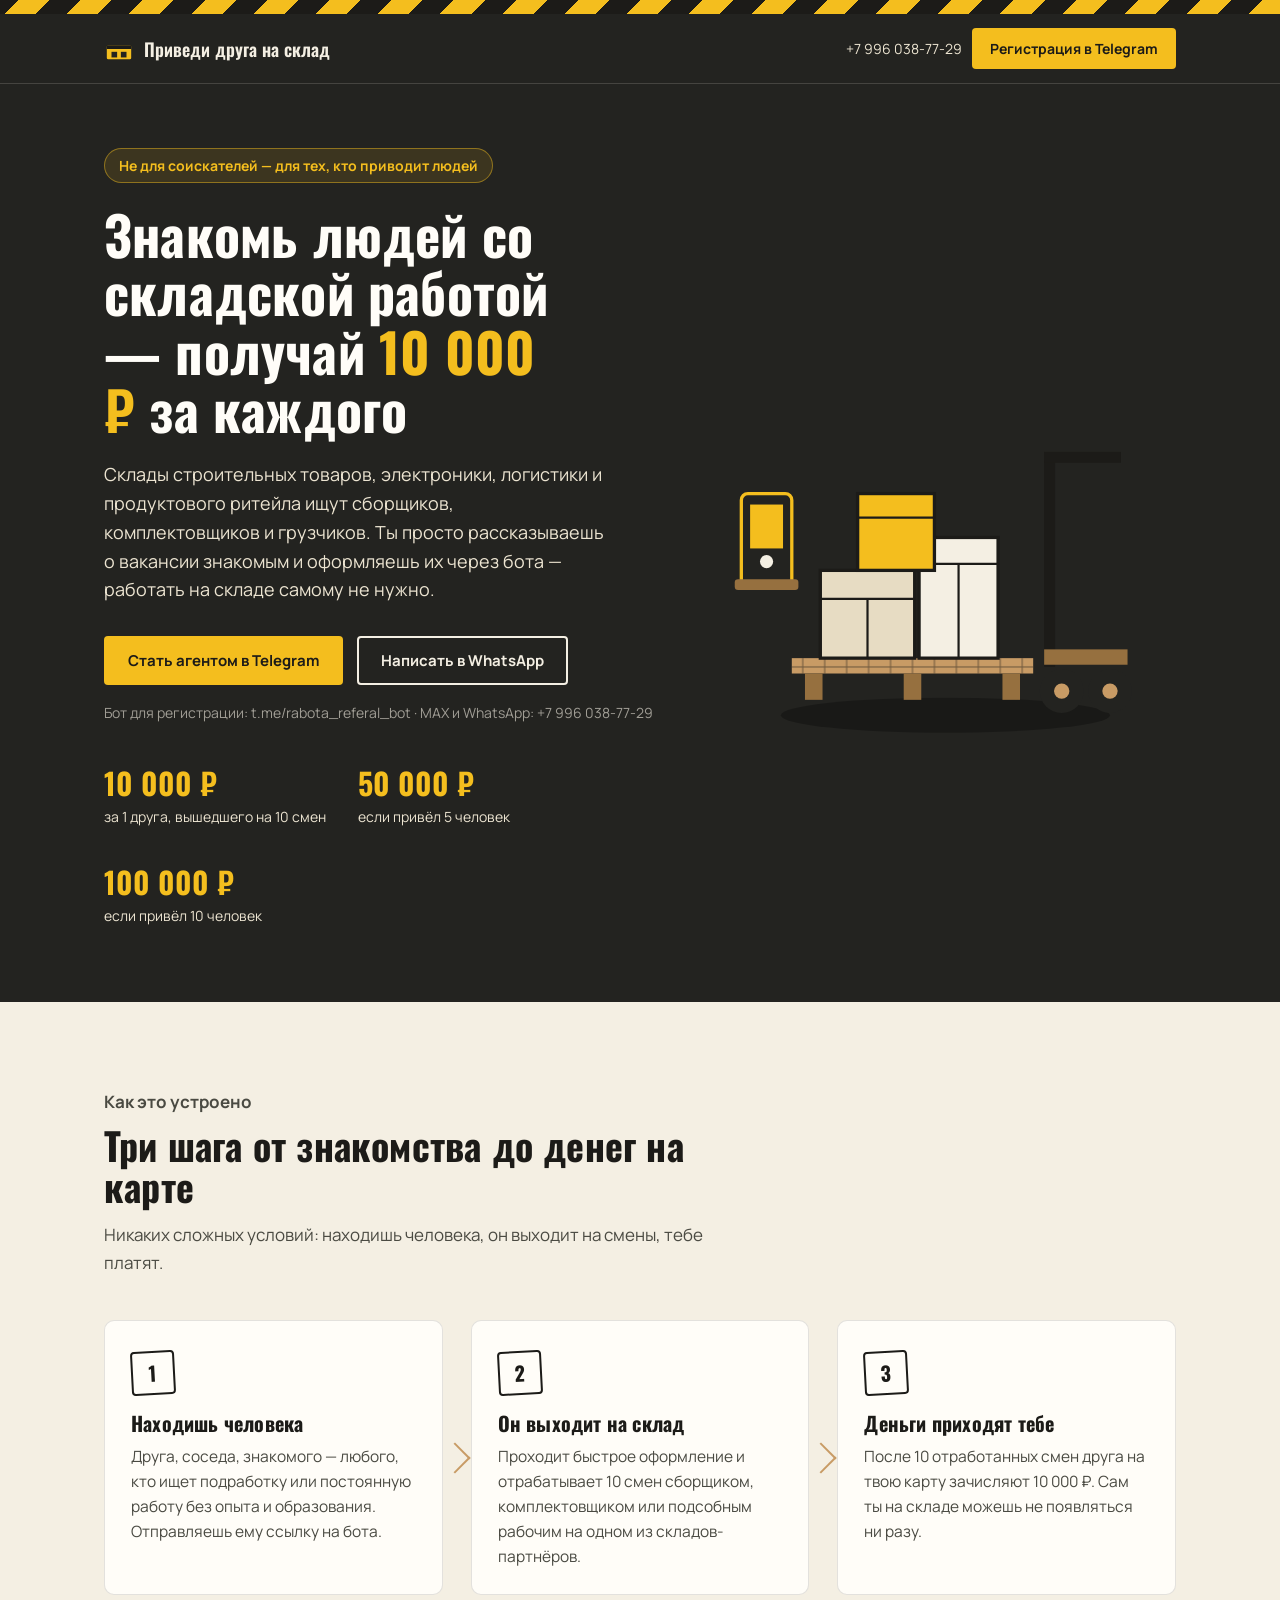
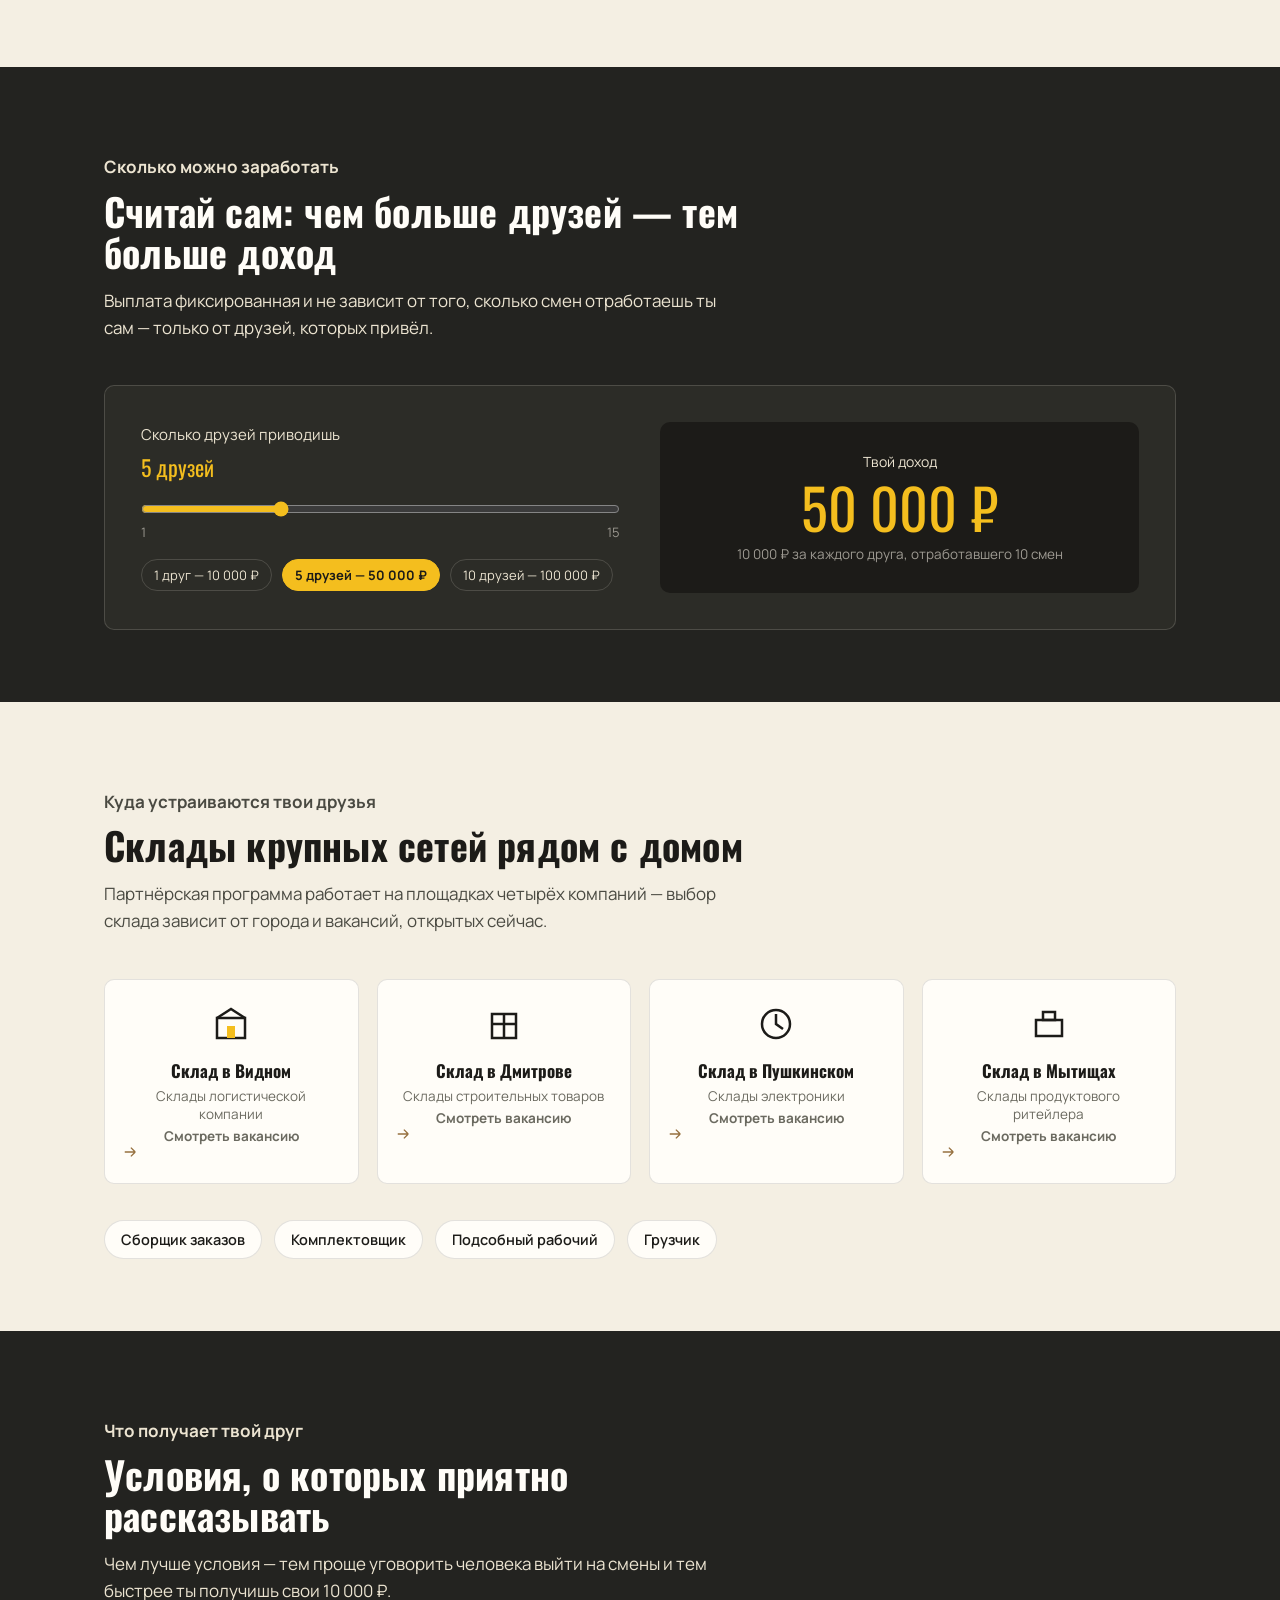
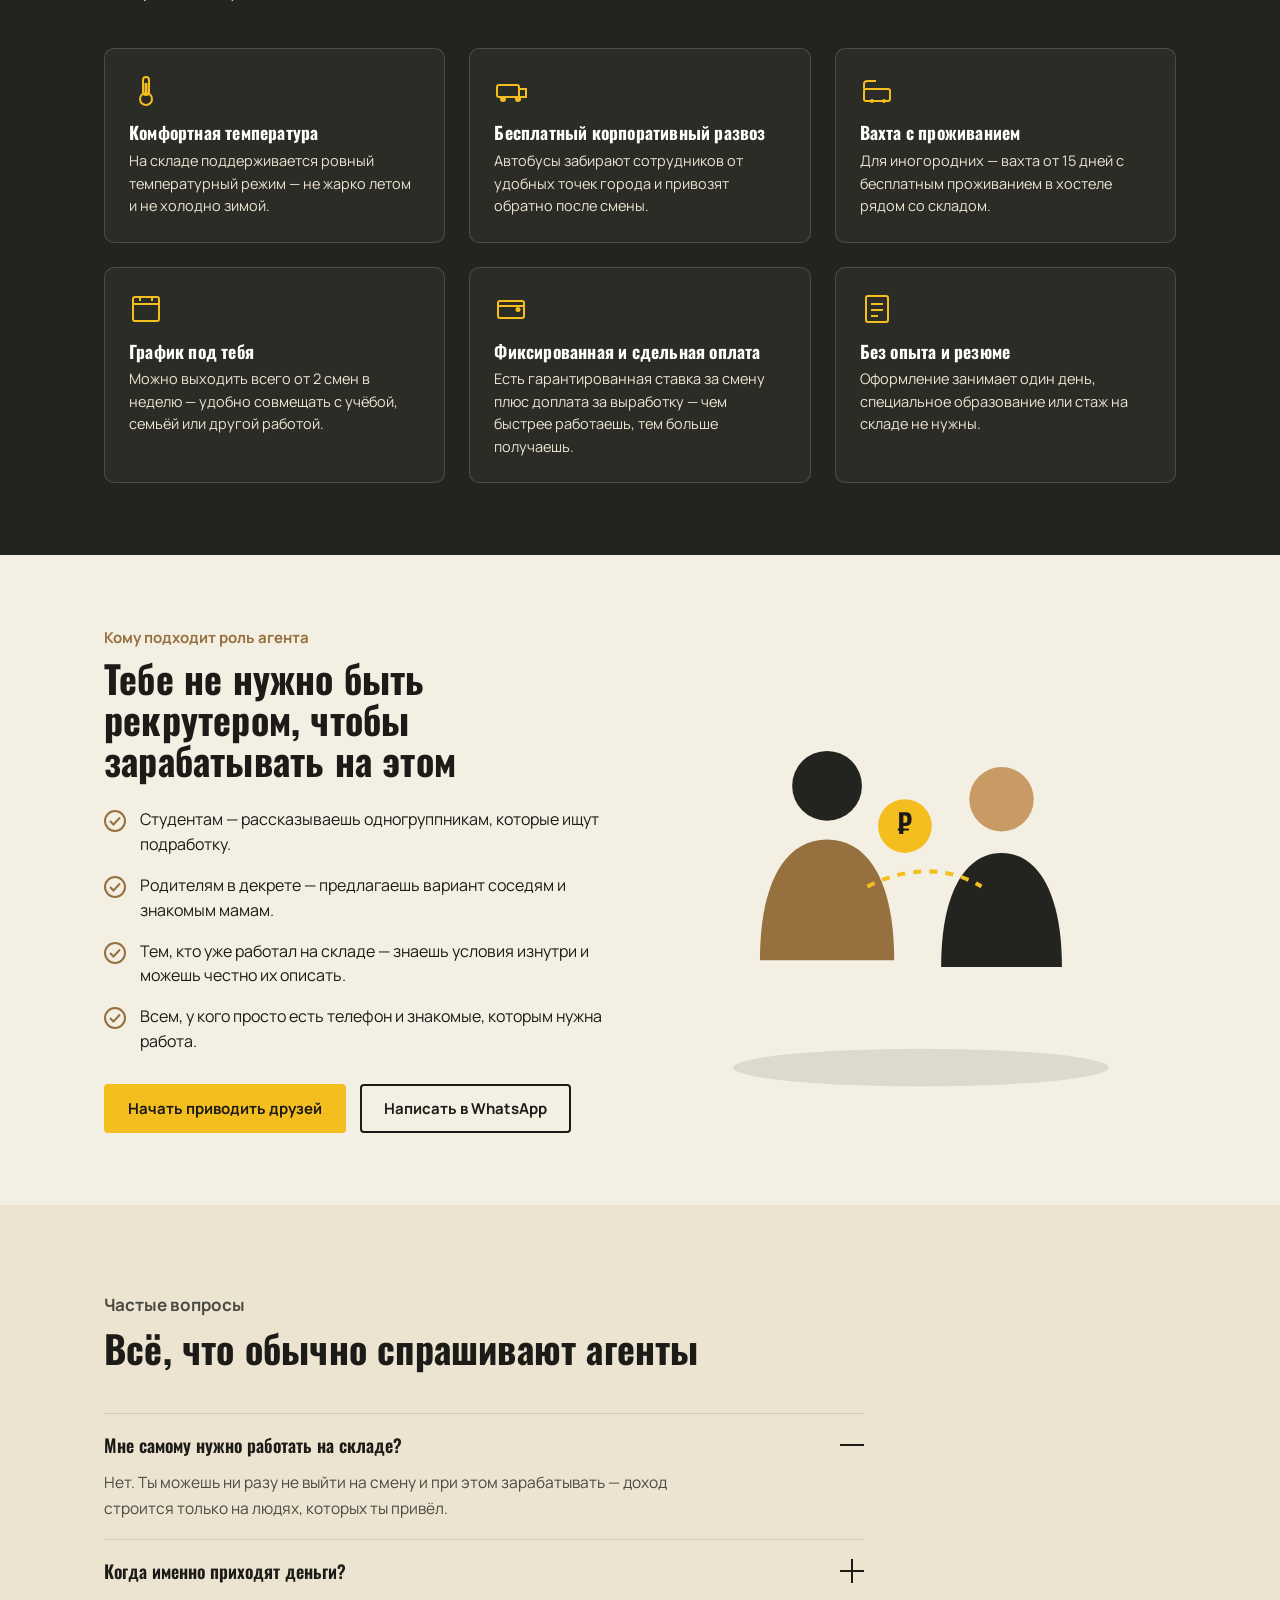
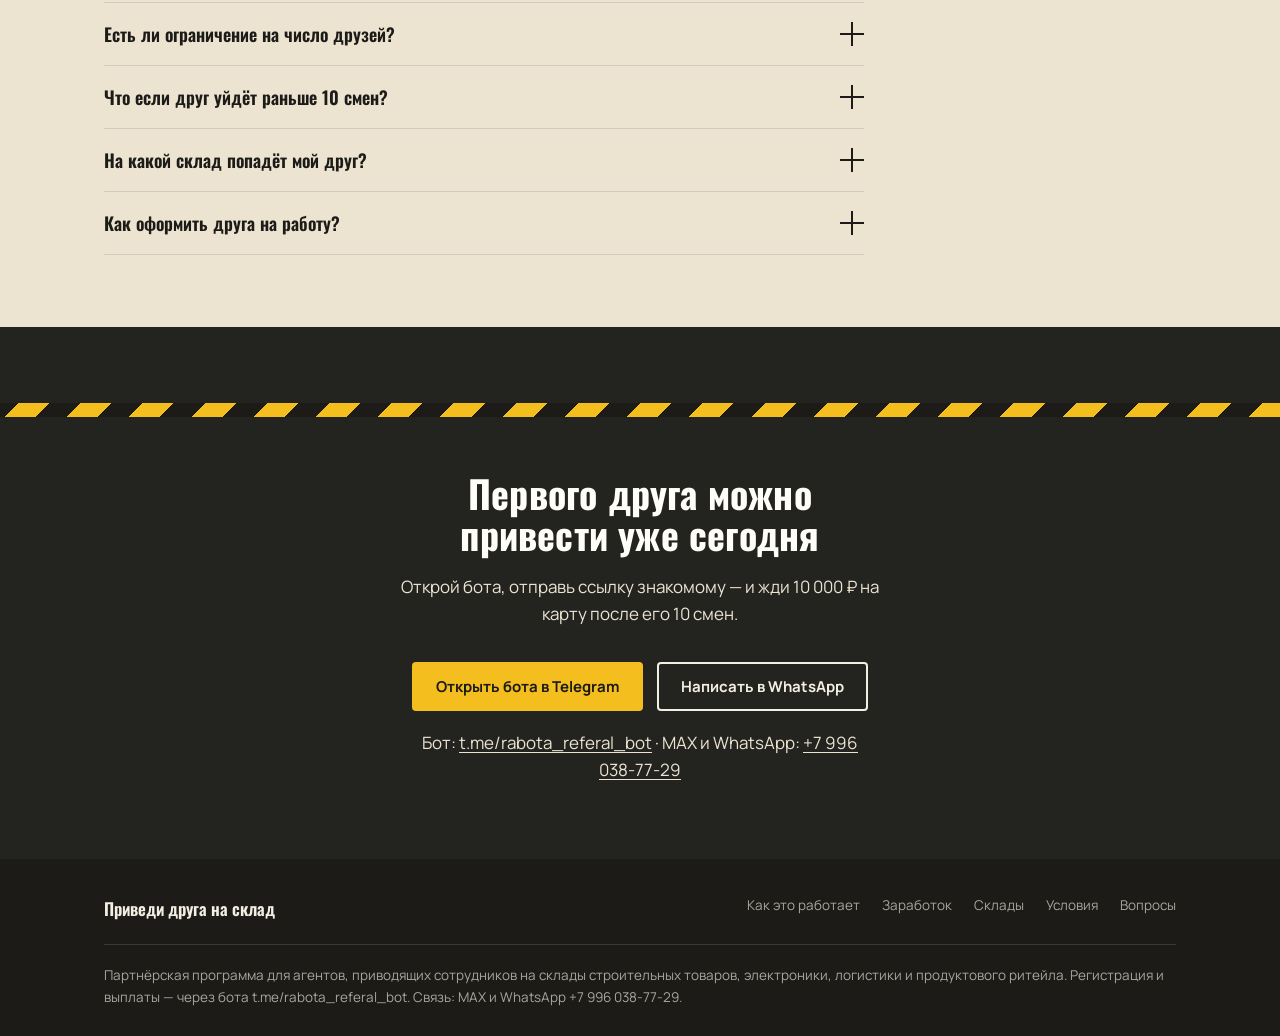
==== commit f7a4d2aa: "Add files via upload" ====
--- a/index.html
+++ b/index.html
@@ -661,7 +661,7 @@
       <div>
         <span class="hero-badge">Не для соискателей — для тех, кто приводит людей</span>
         <h1>Знакомь людей со складской работой — получай <span class="accent">10 000 ₽</span> за каждого</h1>
-        <p class="hero-sub">Склады СДЭК, Лемана ПРО, ДНС и ВкусВилл ищут сборщиков, комплектовщиков и грузчиков. Ты просто рассказываешь о вакансии знакомым и оформляешь их через бота — работать на складе самому не нужно.</p>
+        <p class="hero-sub">Склады строительных товаров, электроники, логистики и продуктового ритейла ищут сборщиков, комплектовщиков и грузчиков. Ты просто рассказываешь о вакансии знакомым и оформляешь их через бота — работать на складе самому не нужно.</p>
         <div class="hero-actions">
           <a class="btn btn-yellow" href="http://t.me/rabota_referal_bot" target="_blank" rel="noopener">Стать агентом в Telegram</a>
           <a class="btn btn-outline" href="https://wa.me/79960387729" target="_blank" rel="noopener">Написать в WhatsApp</a>
@@ -790,25 +790,25 @@
       <div class="wh-grid">
         <a class="wh-card wh-card-link" href="cdek-vidnoye.html">
           <svg class="wh-icon" viewBox="0 0 40 40" aria-hidden="true"><rect x="6" y="14" width="28" height="20" fill="none" stroke="#1C1B18" stroke-width="2.5"/><path d="M6 14 L20 5 L34 14" fill="none" stroke="#1C1B18" stroke-width="2.5"/><rect x="16" y="22" width="8" height="12" fill="#F4BE1E"/></svg>
-          <b>СДЭК</b>
+          <b>Склад в Видном</b>
           <span>Склады логистической компании</span>
           <span class="wh-card-cta">Смотреть вакансию<svg class="wh-card-arrow" viewBox="0 0 16 16" aria-hidden="true"><path d="M2 8H14M14 8L9 3M14 8L9 13" fill="none" stroke="#96703F" stroke-width="1.6"/></svg></span>
         </a>
         <a class="wh-card wh-card-link" href="lemanapro-dmitrov.html">
           <svg class="wh-icon" viewBox="0 0 40 40" aria-hidden="true"><rect x="8" y="10" width="24" height="24" fill="none" stroke="#1C1B18" stroke-width="2.5"/><path d="M8 20 H32 M20 10 V34" stroke="#1C1B18" stroke-width="2.5"/></svg>
-          <b>Лемана ПРО</b>
+          <b>Склад в Дмитрове</b>
           <span>Склады строительных товаров</span>
           <span class="wh-card-cta">Смотреть вакансию<svg class="wh-card-arrow" viewBox="0 0 16 16" aria-hidden="true"><path d="M2 8H14M14 8L9 3M14 8L9 13" fill="none" stroke="#96703F" stroke-width="1.6"/></svg></span>
         </a>
         <a class="wh-card wh-card-link" href="dns-pushkino.html">
           <svg class="wh-icon" viewBox="0 0 40 40" aria-hidden="true"><circle cx="20" cy="20" r="14" fill="none" stroke="#1C1B18" stroke-width="2.5"/><path d="M20 10 V20 L27 25" stroke="#1C1B18" stroke-width="2.5" fill="none"/></svg>
-          <b>ДНС</b>
+          <b>Склад в Пушкинском</b>
           <span>Склады электроники</span>
           <span class="wh-card-cta">Смотреть вакансию<svg class="wh-card-arrow" viewBox="0 0 16 16" aria-hidden="true"><path d="M2 8H14M14 8L9 3M14 8L9 13" fill="none" stroke="#96703F" stroke-width="1.6"/></svg></span>
         </a>
         <a class="wh-card wh-card-link" href="vkusvill-mytischi.html">
           <svg class="wh-icon" viewBox="0 0 40 40" aria-hidden="true"><rect x="7" y="16" width="26" height="16" fill="none" stroke="#1C1B18" stroke-width="2.5"/><rect x="14" y="8" width="12" height="8" fill="none" stroke="#1C1B18" stroke-width="2.5"/></svg>
-          <b>ВкусВилл</b>
+          <b>Склад в Мытищах</b>
           <span>Склады продуктового ритейлера</span>
           <span class="wh-card-cta">Смотреть вакансию<svg class="wh-card-arrow" viewBox="0 0 16 16" aria-hidden="true"><path d="M2 8H14M14 8L9 3M14 8L9 13" fill="none" stroke="#96703F" stroke-width="1.6"/></svg></span>
         </a>
@@ -871,7 +871,7 @@
       <div>
         <p class="kicker">Кому подходит роль агента</p>
         <h2>Тебе не нужно быть рекрутером, чтобы зарабатывать на этом</h2>
-        <ul class="who-list">
+        <ul class="who-list" style="margin-top:26px;">
           <li>
             <svg width="22" height="22" viewBox="0 0 22 22" aria-hidden="true"><circle cx="11" cy="11" r="10" fill="none" stroke="#96703F" stroke-width="2"/><path d="M6 11 L9.5 14.5 L16 7.5" fill="none" stroke="#96703F" stroke-width="2"/></svg>
             <span>Студентам — рассказываешь одногруппникам, которые ищут подработку.</span>
@@ -940,7 +940,7 @@
         </details>
         <details>
           <summary>На какой склад попадёт мой друг?<span class="faq-plus"></span></summary>
-          <p>Это зависит от города и открытых вакансий на момент оформления — это может быть СДЭК, Лемана ПРО, ДНС или ВкусВилл.</p>
+          <p>Это зависит от города и открытых вакансий на момент оформления — актуальный список складов и городов уточнит менеджер после регистрации в боте.</p>
         </details>
         <details>
           <summary>Как оформить друга на работу?<span class="faq-plus"></span></summary>
@@ -978,7 +978,7 @@
         <a href="#faq">Вопросы</a>
       </div>
     </div>
-    <p>Партнёрская программа для агентов, приводящих сотрудников на склады СДЭК, Лемана ПРО, ДНС и ВкусВилл. Регистрация и выплаты — через бота t.me/rabota_referal_bot. Связь: MAX и WhatsApp +7 996 038‑77‑29.</p>
+    <p>Партнёрская программа для агентов, приводящих сотрудников на склады строительных товаров, электроники, логистики и продуктового ритейла. Регистрация и выплаты — через бота t.me/rabota_referal_bot. Связь: MAX и WhatsApp +7 996 038‑77‑29.</p>
   </div>
 </footer>
 
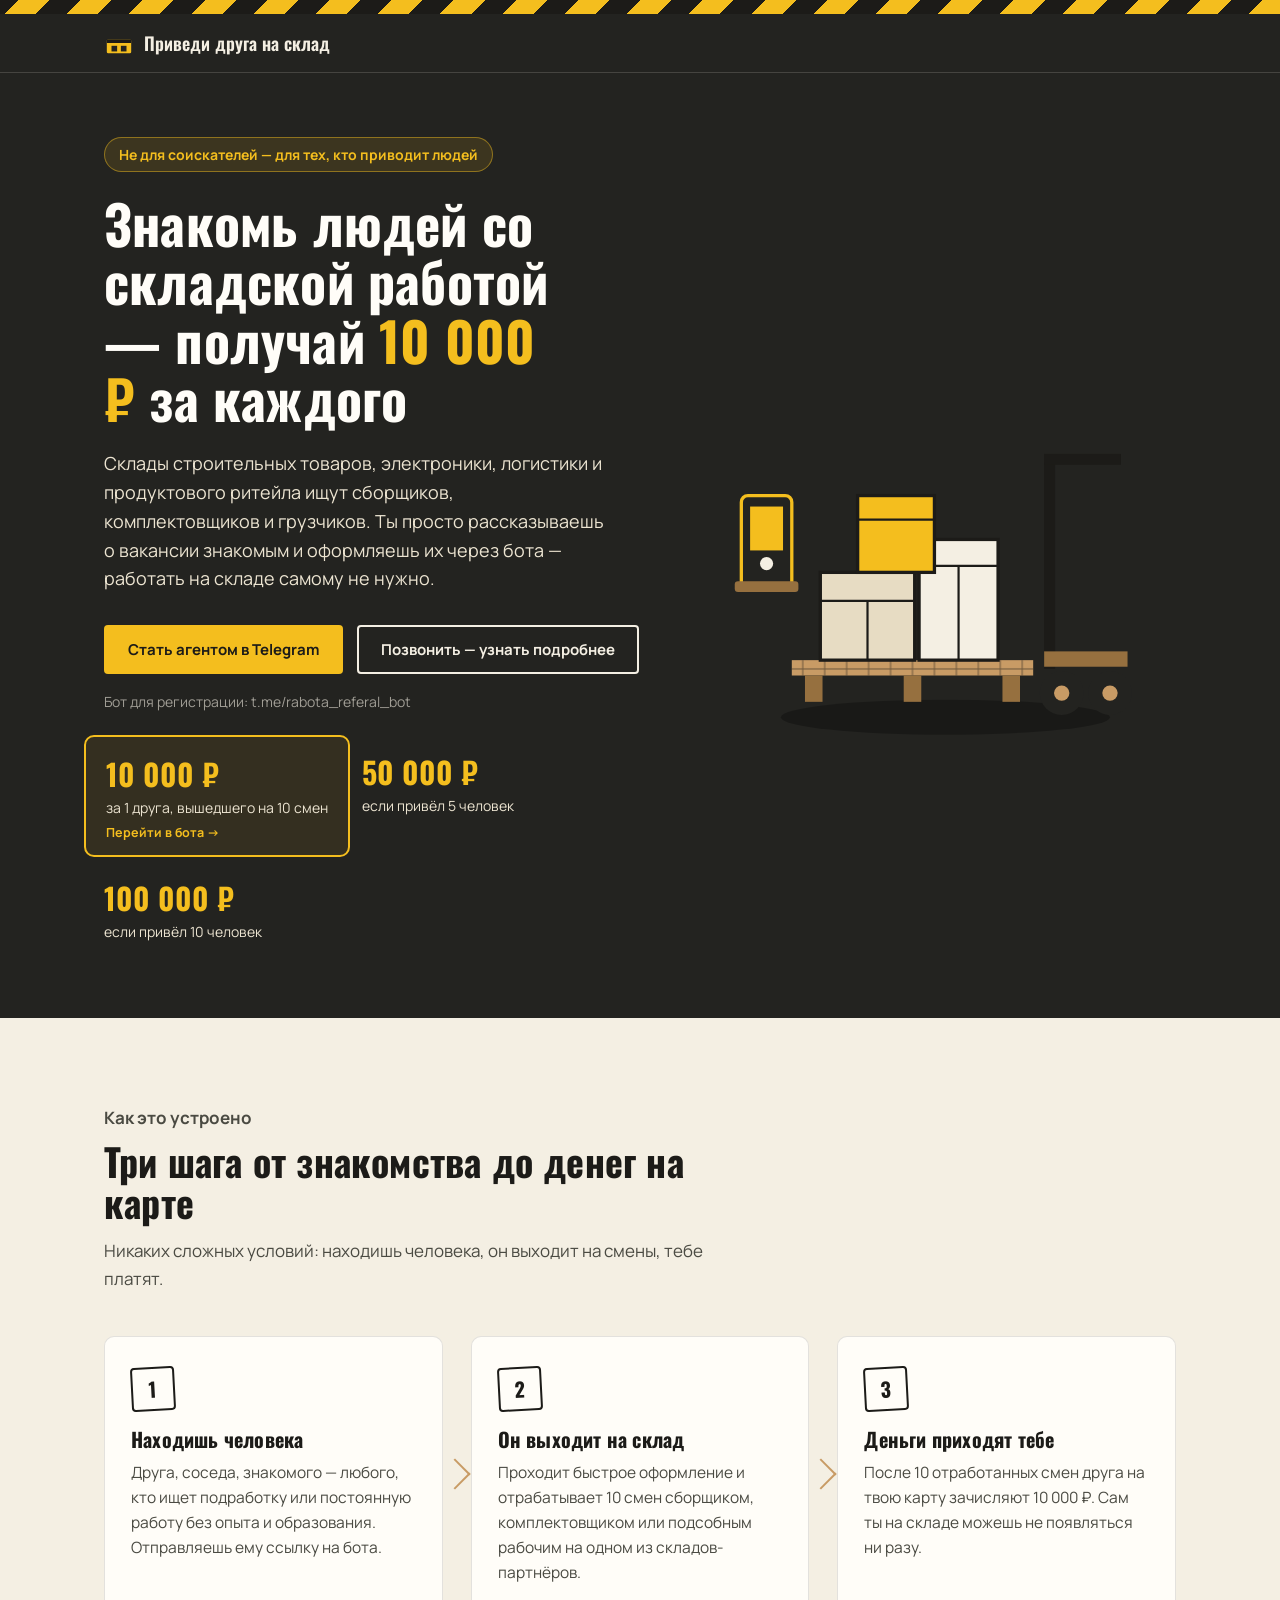
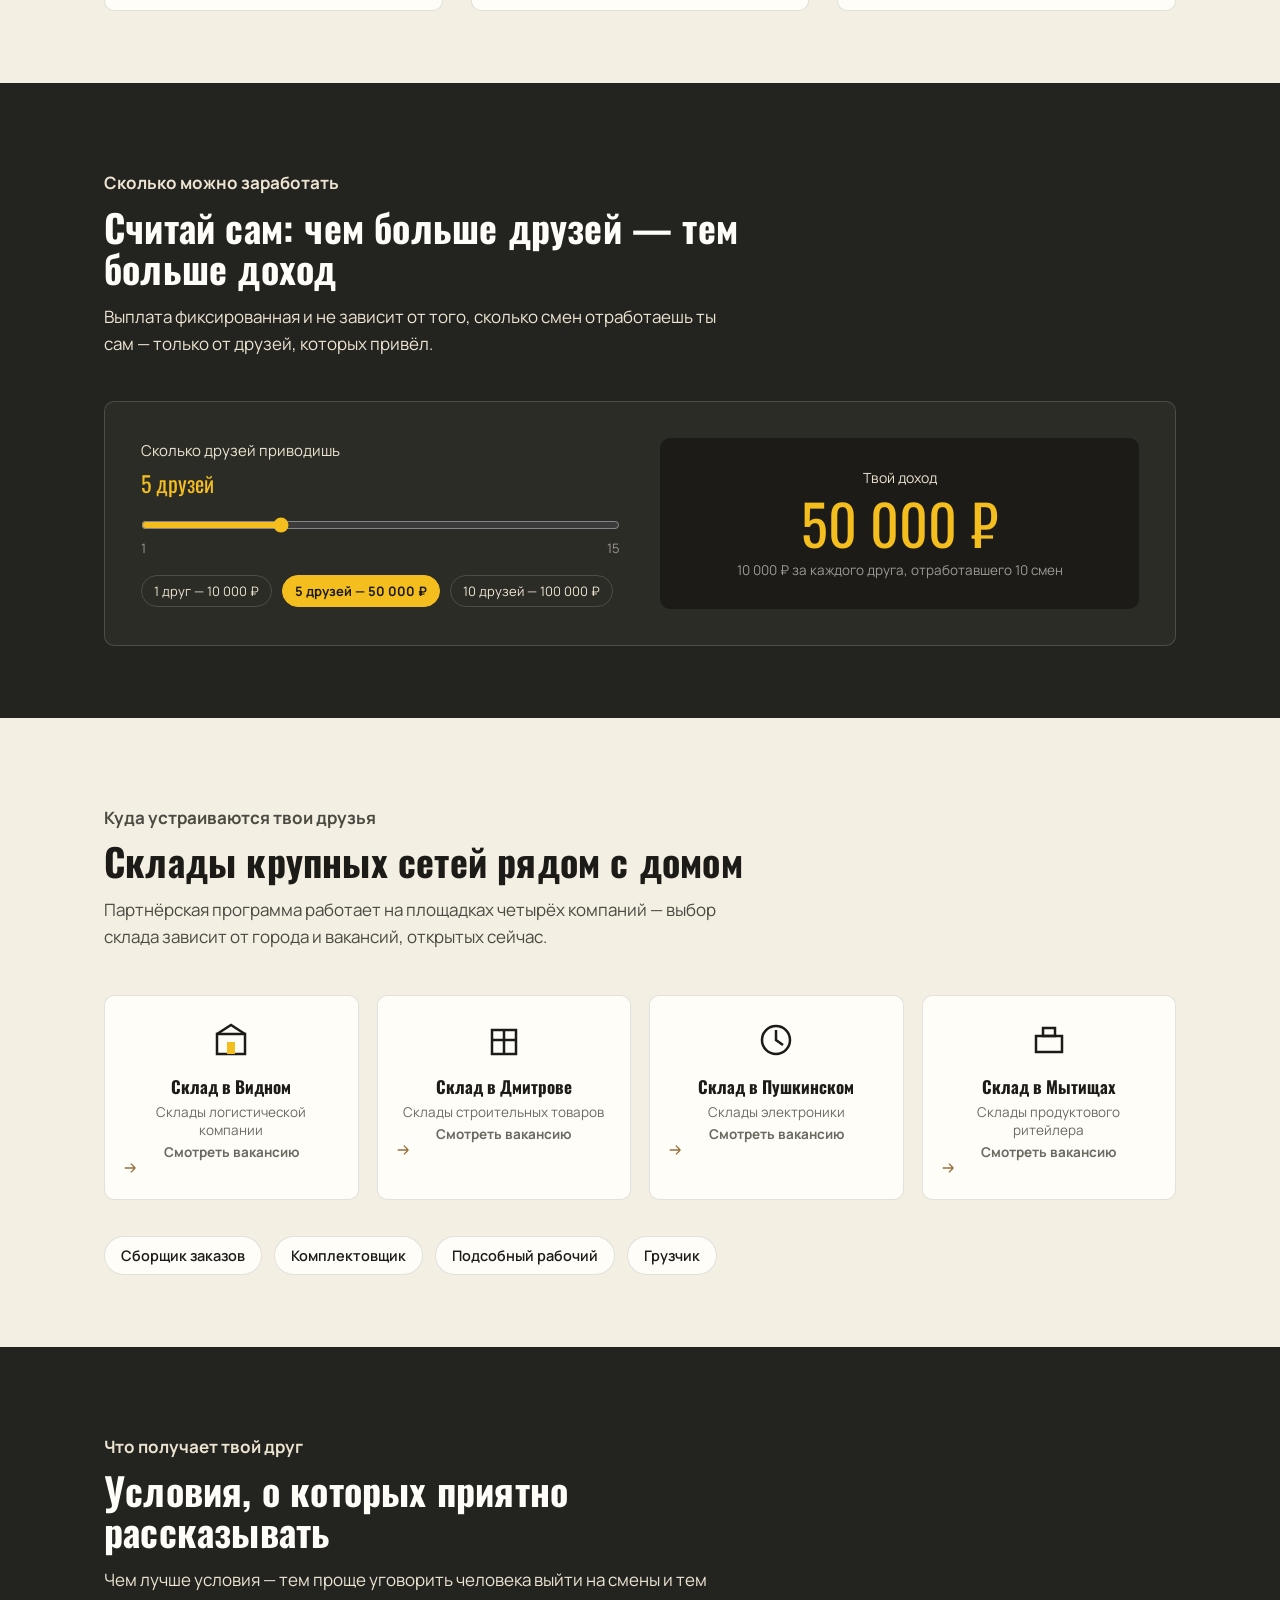
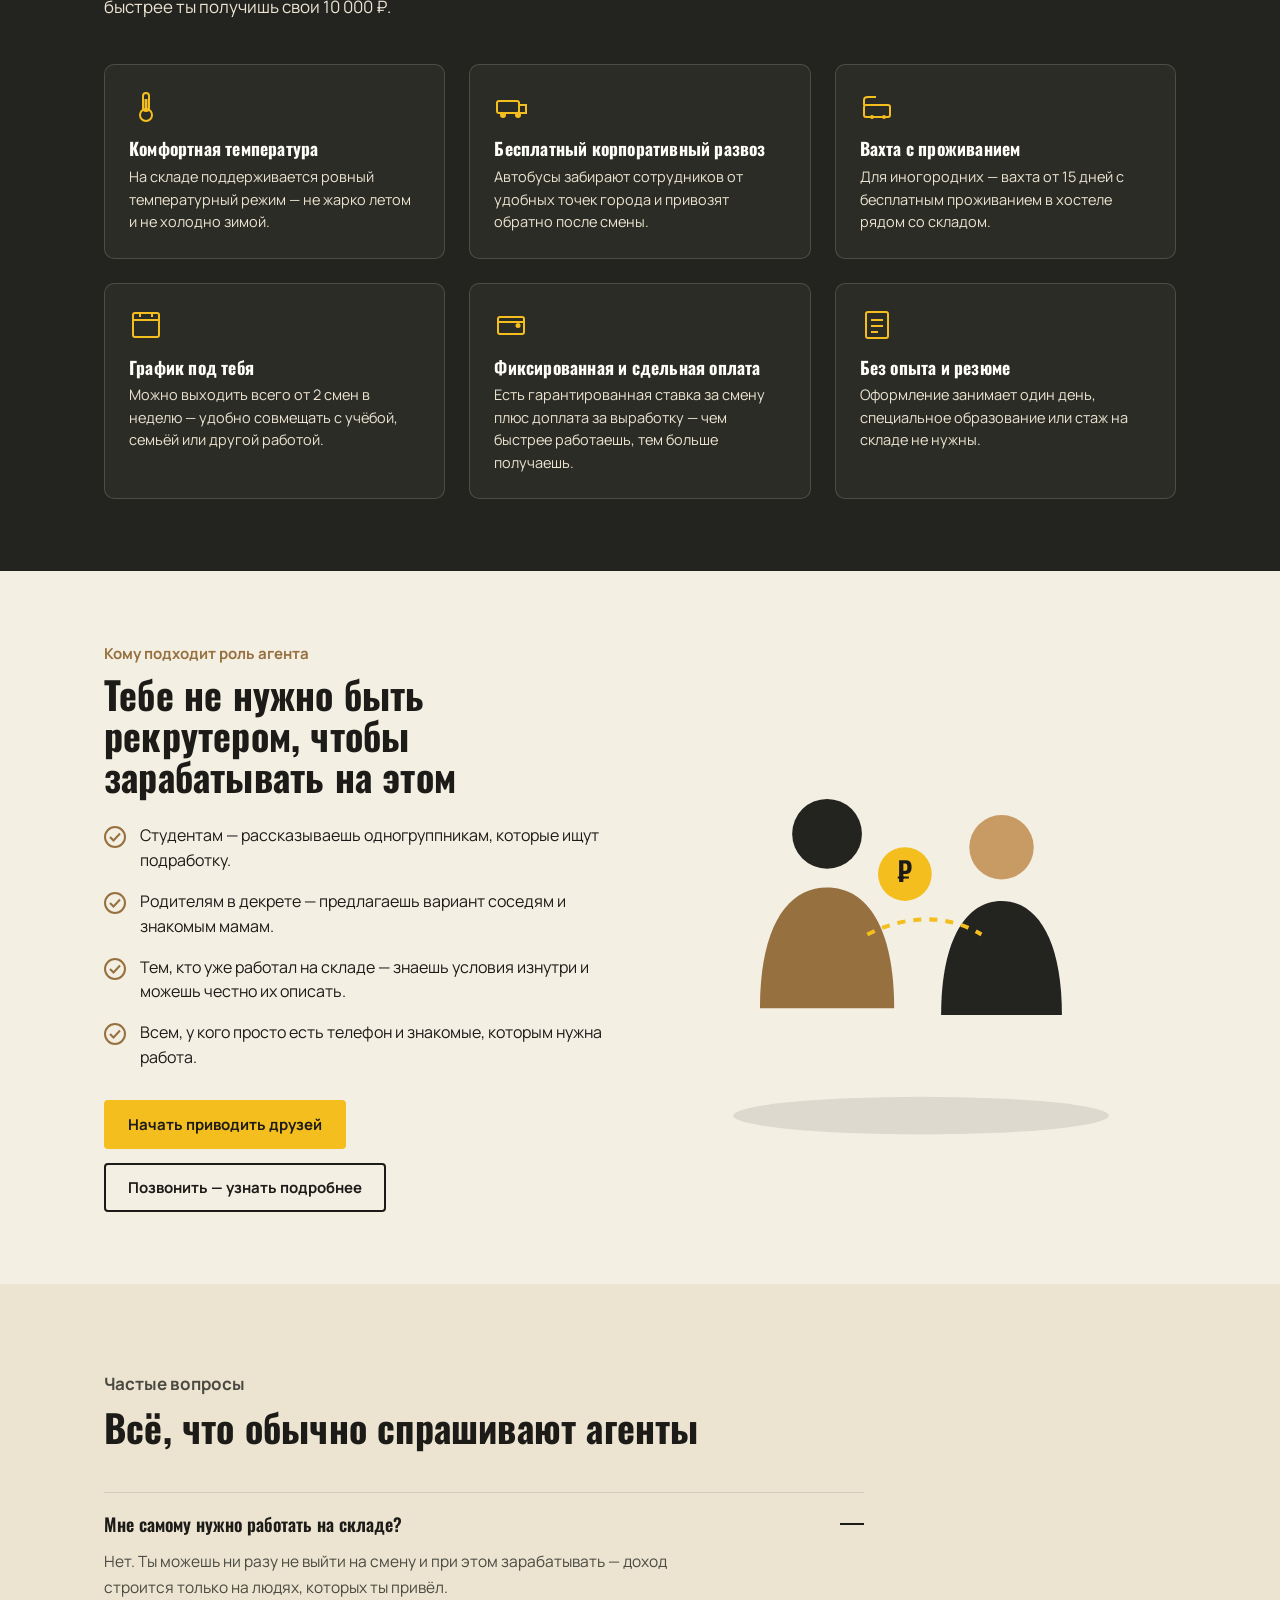
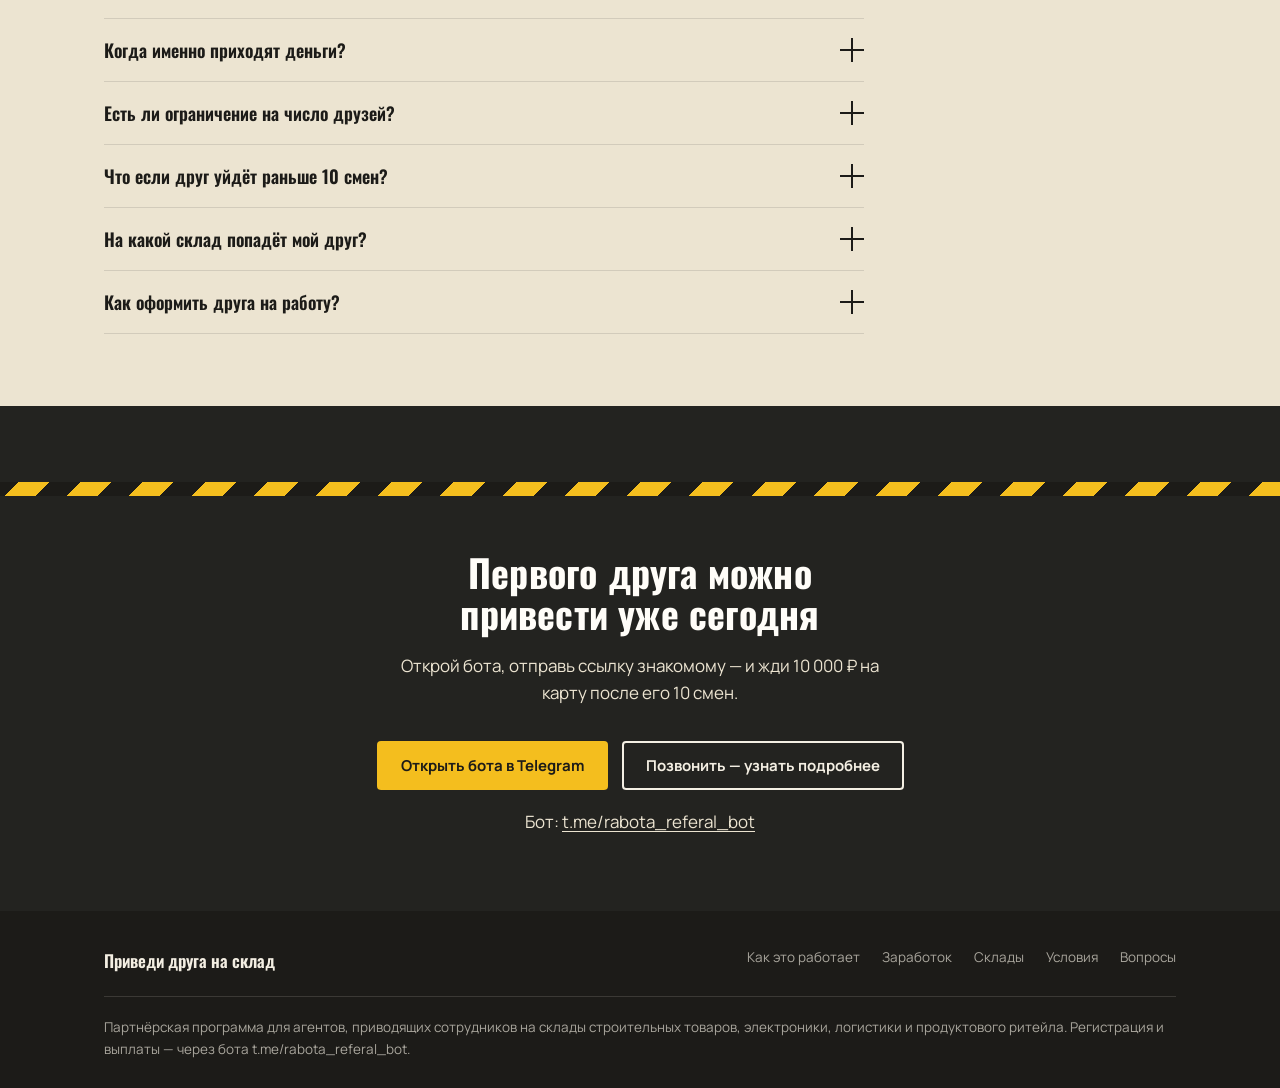
==== commit e0db8f26: "Add files via upload" ====
--- a/index.html
+++ b/index.html
@@ -137,15 +137,6 @@
   .btn-sm{padding:9px 16px;font-size:14px;}
   .btn-block{width:100%;}
 
-  .topbar-phone{
-    font-size:14px;
-    color:var(--cream-2);
-    display:none;
-  }
-  @media(min-width:860px){
-    .topbar-phone{display:inline;}
-  }
-
   /* ---------- hero ---------- */
   .hero{
     background:var(--charcoal);
@@ -200,6 +191,7 @@
     font-size:14px;
     color:rgba(244,239,227,0.6);
   }
+  .hero-note a{text-decoration:underline;text-underline-offset:3px;}
   .hero-stats{
     margin-top:38px;
     display:flex;
@@ -215,6 +207,28 @@
   .hero-stat span{
     font-size:14px;
     color:var(--cream-2);
+  }
+  .hero-stat-link{
+    display:block;
+    padding:14px 20px;
+    margin:-14px -20px;
+    border-radius:var(--radius-m);
+    border:2px solid var(--yellow);
+    background:rgba(244,190,30,0.08);
+    transition:transform .15s ease, background .15s ease;
+    cursor:pointer;
+  }
+  .hero-stat-link:hover,
+  .hero-stat-link:focus-visible{
+    transform:translateY(-2px);
+    background:rgba(244,190,30,0.16);
+  }
+  .hero-stat-link .hero-stat-cta{
+    display:block;
+    margin-top:6px;
+    font-size:12.5px;
+    font-weight:700;
+    color:var(--yellow);
   }
   .hero-art{
     position:relative;
@@ -646,10 +660,6 @@
       </svg>
       <span>Приведи друга на склад</span>
     </div>
-    <div class="topbar-cta">
-      <span class="topbar-phone">+7 996 038‑77‑29</span>
-      <a class="btn btn-yellow btn-sm" href="http://t.me/rabota_referal_bot" target="_blank" rel="noopener">Регистрация в Telegram</a>
-    </div>
   </div>
 </header>
 
@@ -664,11 +674,13 @@
         <p class="hero-sub">Склады строительных товаров, электроники, логистики и продуктового ритейла ищут сборщиков, комплектовщиков и грузчиков. Ты просто рассказываешь о вакансии знакомым и оформляешь их через бота — работать на складе самому не нужно.</p>
         <div class="hero-actions">
           <a class="btn btn-yellow" href="http://t.me/rabota_referal_bot" target="_blank" rel="noopener">Стать агентом в Telegram</a>
-          <a class="btn btn-outline" href="https://wa.me/79960387729" target="_blank" rel="noopener">Написать в WhatsApp</a>
-        </div>
-        <p class="hero-note">Бот для регистрации: t.me/rabota_referal_bot · MAX и WhatsApp: +7 996 038‑77‑29</p>
+          <a class="btn btn-outline" href="tel:+79960387729">Позвонить — узнать подробнее</a>
+        </div>
+        <p class="hero-note">Бот для регистрации: t.me/rabota_referal_bot</p>
         <div class="hero-stats">
-          <div class="hero-stat"><b>10 000 ₽</b><span>за 1 друга, вышедшего на 10 смен</span></div>
+          <a class="hero-stat hero-stat-link" href="http://t.me/rabota_referal_bot" target="_blank" rel="noopener">
+            <b>10 000 ₽</b><span>за 1 друга, вышедшего на 10 смен</span><span class="hero-stat-cta">Перейти в бота →</span>
+          </a>
           <div class="hero-stat"><b>50 000 ₽</b><span>если привёл 5 человек</span></div>
           <div class="hero-stat"><b>100 000 ₽</b><span>если привёл 10 человек</span></div>
         </div>
@@ -891,7 +903,7 @@
         </ul>
         <div class="hero-actions" style="margin-top:30px;">
           <a class="btn btn-yellow" href="http://t.me/rabota_referal_bot" target="_blank" rel="noopener">Начать приводить друзей</a>
-          <a class="btn btn-outline-dark" href="https://wa.me/79960387729" target="_blank" rel="noopener">Написать в WhatsApp</a>
+          <a class="btn btn-outline-dark" href="tel:+79960387729">Позвонить — узнать подробнее</a>
         </div>
       </div>
       <div>
@@ -958,9 +970,9 @@
       <p>Открой бота, отправь ссылку знакомому — и жди 10 000 ₽ на карту после его 10 смен.</p>
       <div class="final-actions">
         <a class="btn btn-yellow" href="http://t.me/rabota_referal_bot" target="_blank" rel="noopener">Открыть бота в Telegram</a>
-        <a class="btn btn-outline" href="https://wa.me/79960387729" target="_blank" rel="noopener">Написать в WhatsApp</a>
-      </div>
-      <p class="final-contacts">Бот: <a href="http://t.me/rabota_referal_bot" target="_blank" rel="noopener">t.me/rabota_referal_bot</a> · MAX и WhatsApp: <a href="tel:+79960387729">+7 996 038‑77‑29</a></p>
+        <a class="btn btn-outline" href="tel:+79960387729">Позвонить — узнать подробнее</a>
+      </div>
+      <p class="final-contacts">Бот: <a href="http://t.me/rabota_referal_bot" target="_blank" rel="noopener">t.me/rabota_referal_bot</a></p>
     </div>
   </section>
 
@@ -978,7 +990,7 @@
         <a href="#faq">Вопросы</a>
       </div>
     </div>
-    <p>Партнёрская программа для агентов, приводящих сотрудников на склады строительных товаров, электроники, логистики и продуктового ритейла. Регистрация и выплаты — через бота t.me/rabota_referal_bot. Связь: MAX и WhatsApp +7 996 038‑77‑29.</p>
+    <p>Партнёрская программа для агентов, приводящих сотрудников на склады строительных товаров, электроники, логистики и продуктового ритейла. Регистрация и выплаты — через бота t.me/rabota_referal_bot.</p>
   </div>
 </footer>
 
